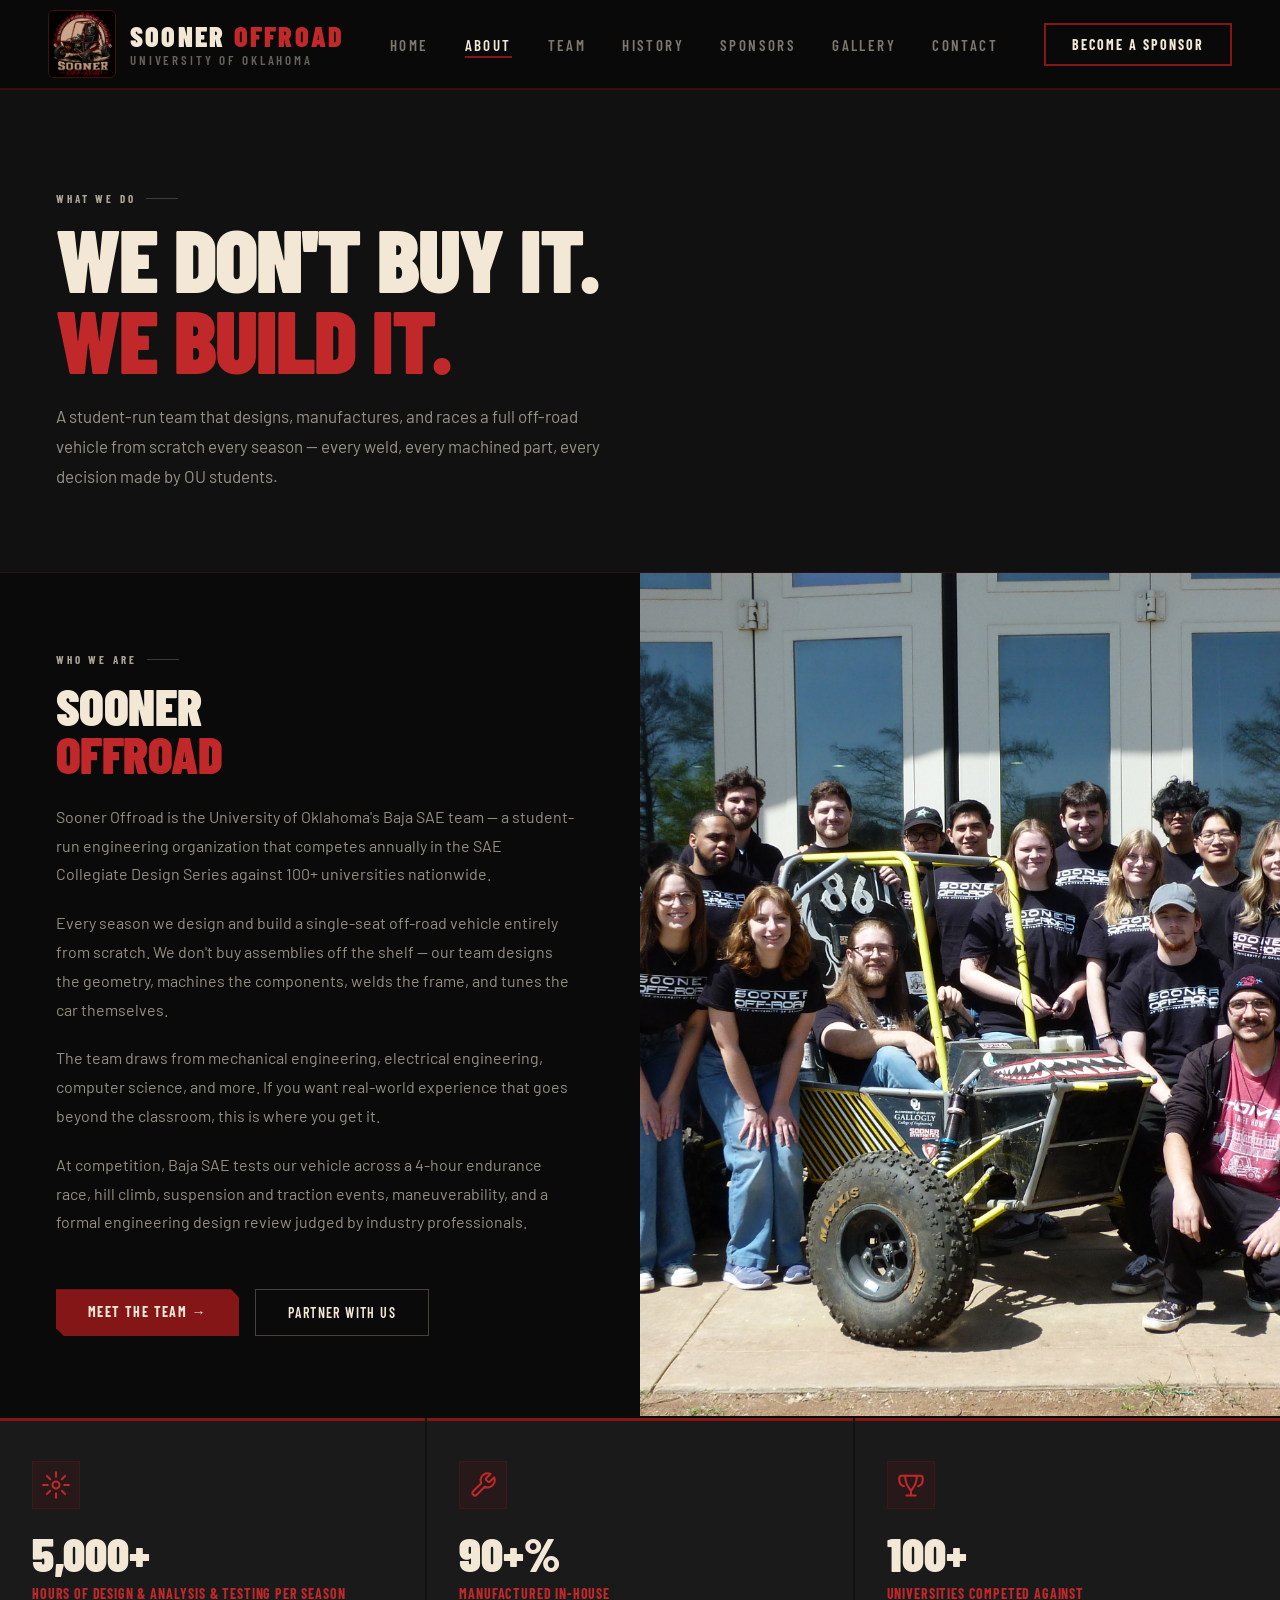
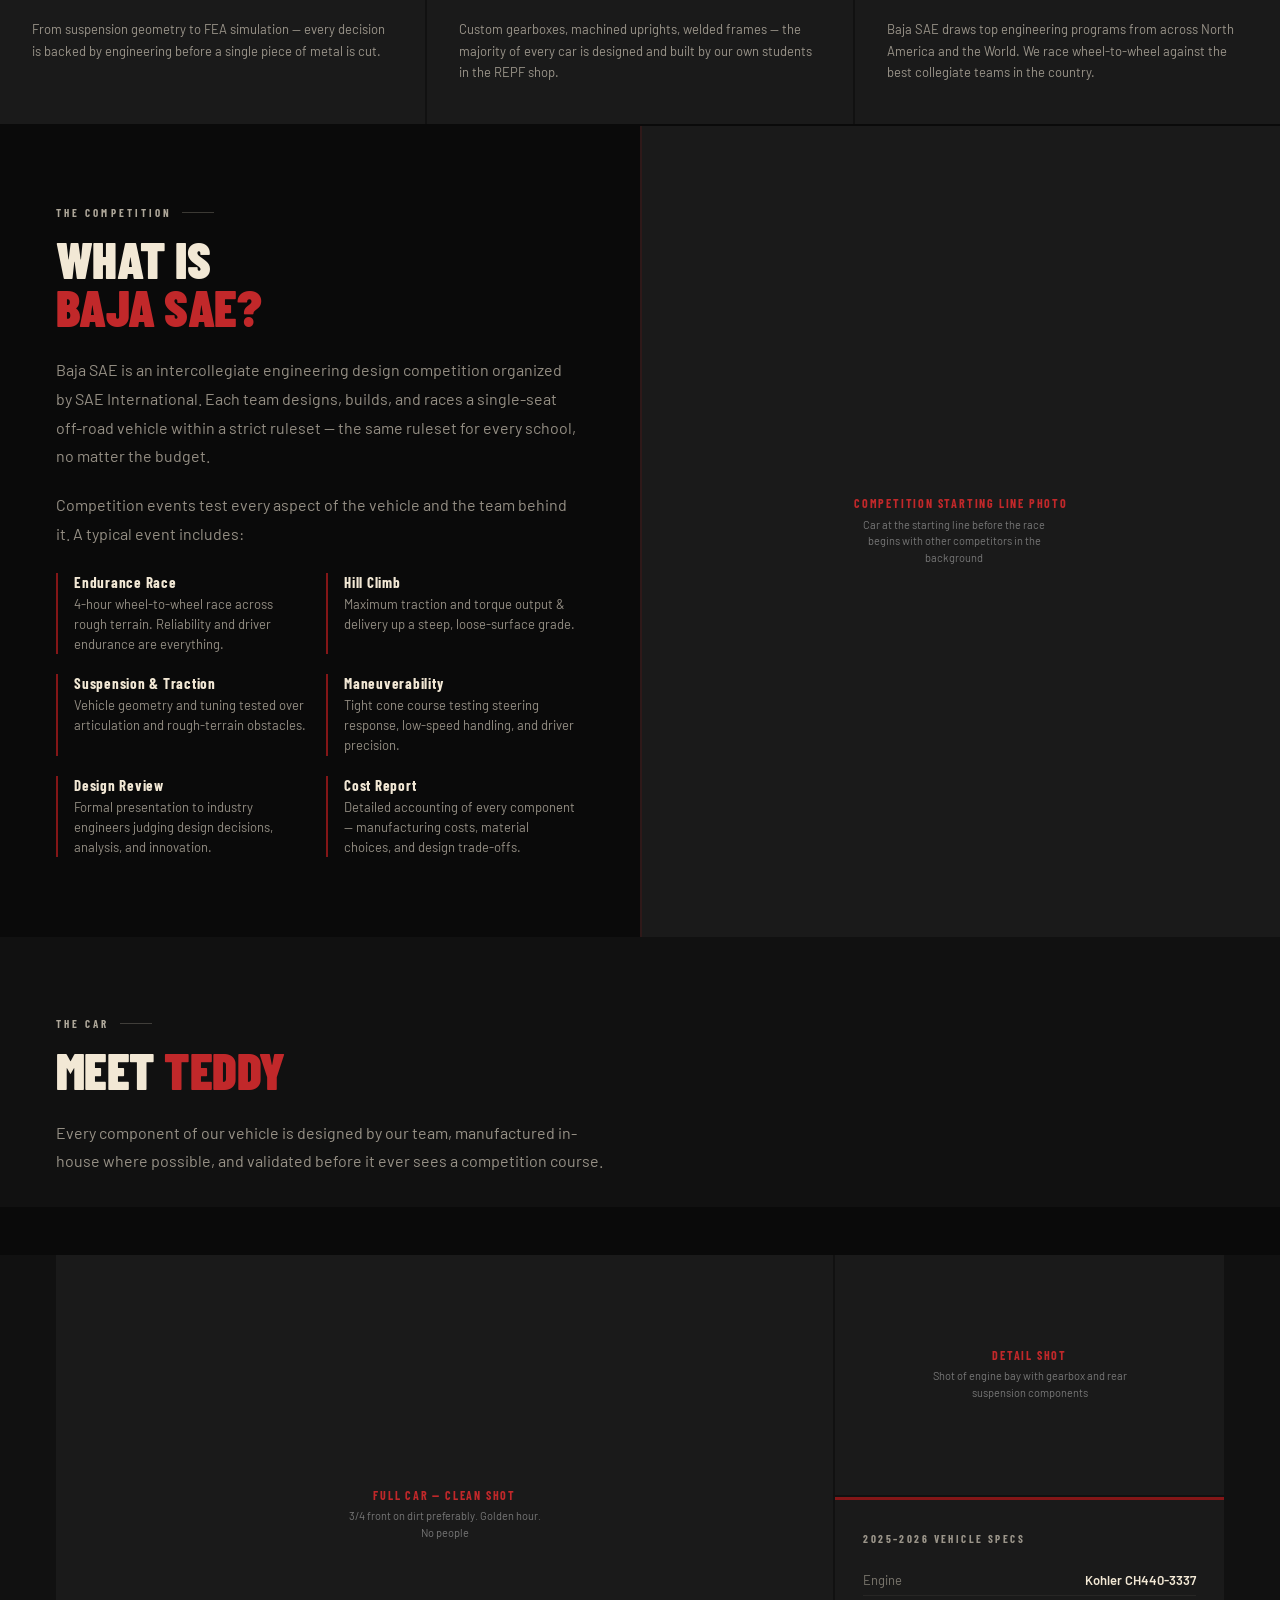
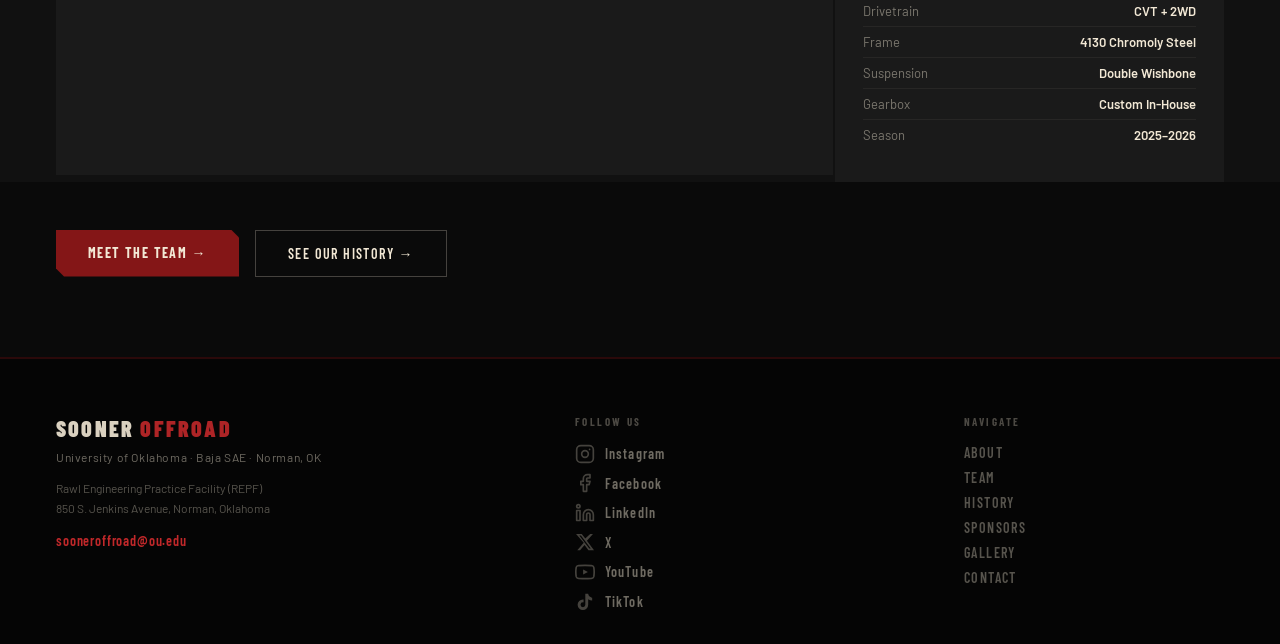
==== about.html @ b4e0f3ee "initial commit" ====
<!DOCTYPE html>
<html lang="en">
<head>
  <meta charset="UTF-8">
  <meta name="viewport" content="width=device-width, initial-scale=1.0">
  <link rel="icon" type="image/x-icon" href="favicon.ico">
  <title>About | Sooner Offroad</title>
  <link rel="preconnect" href="https://fonts.googleapis.com">
  <link href="https://fonts.googleapis.com/css2?family=Barlow+Condensed:wght@400;600;700;900&family=Barlow:wght@400;500;600&display=swap" rel="stylesheet">
  <link rel="stylesheet" href="css/style.css">
</head>
<body>

  <nav id="navbar">
    <a class="nav-logo" href="index.html">
      <img src="images/logo.png" alt="Sooner Offroad" class="nav-logo-img">
      <div class="nav-logo-stack">
        <span class="line1">SOONER <span style="color:var(--crimson-light)">OFFROAD</span></span>
        <span class="line2">University of Oklahoma</span>
      </div>
    </a>
    <ul class="nav-links">
      <li><a href="index.html">Home</a></li>
      <li><a href="about.html" class="active">About</a></li>
      <li><a href="team.html">Team</a></li>
      <li><a href="history.html">History</a></li>
      <li><a href="sponsors.html">Sponsors</a></li>
      <li><a href="gallery.html">Gallery</a></li>
      <li><a href="contact.html">Contact</a></li>
    </ul>
    <a class="nav-cta" href="sponsors.html">Become a Sponsor</a>
    <button class="nav-hamburger" id="hamburger">&#9776;</button>
  </nav>

  <div class="nav-drawer" id="navDrawer">
    <a href="index.html">Home</a>
    <a href="about.html">About</a>
    <a href="team.html">Team</a>
    <a href="history.html">History</a>
    <a href="sponsors.html">Sponsors</a>
    <a href="gallery.html">Gallery</a>
    <a href="contact.html">Contact</a>
  </div>

  <!-- PAGE HERO -->
  <div class="page-hero">
    <div class="section-eyebrow">What We Do</div>
    <h1>WE DON'T BUY IT.<br><em>WE BUILD IT.</em></h1>
    <p>A student-run team that designs, manufactures, and races a full off-road vehicle from scratch every season — every weld, every machined part, every decision made by OU students.</p>
  </div>

  <!-- WHO WE ARE — split layout -->
  <div class="about-intro">
    <div class="about-text-block">
      <div class="section-eyebrow">Who We Are</div>
      <h2 class="section-h">SOONER<br><em>OFFROAD</em></h2>
      <p>Sooner Offroad is the University of Oklahoma's Baja SAE team — a student-run engineering organization that competes annually in the SAE Collegiate Design Series against 100+ universities nationwide.</p>
      <p>Every season we design and build a single-seat off-road vehicle entirely from scratch. We don't buy assemblies off the shelf — our team designs the geometry, machines the components, welds the frame, and tunes the car themselves.</p>
      <p>The team draws from mechanical engineering, electrical engineering, computer science, and more. If you want real-world experience that goes beyond the classroom, this is where you get it.</p>
      <p>At competition, Baja SAE tests our vehicle across a 4-hour endurance race, hill climb, suspension and traction events, maneuverability, and a formal engineering design review judged by industry professionals.</p>
      <div style="margin-top:2rem; display:flex; gap:1rem; flex-wrap:wrap;">
        <a class="btn-fill" href="team.html">Meet the Team →</a>
        <a class="btn-ghost" href="sponsors.html">Partner With Us</a>
      </div>
    </div>
    <div class="about-photo-block">
      <img src="images/hero/Team_Photo_Offroad.jpg" alt="Sooner Offroad team">
    </div>
  </div>

  <!-- WHAT WE DO — 3 stat cards -->
  <div class="about-stats">
    <div class="about-stat-card">
      <div class="about-stat-icon">
        <svg width="28" height="28" viewBox="0 0 24 24" fill="none" stroke="currentColor" stroke-width="1.75" stroke-linecap="round" stroke-linejoin="round">
          <circle cx="12" cy="12" r="3"/>
          <path d="M12 1v4M12 19v4M4.22 4.22l2.83 2.83M16.95 16.95l2.83 2.83M1 12h4M19 12h4M4.22 19.78l2.83-2.83M16.95 7.05l2.83-2.83"/>
        </svg>
      </div>
      <div class="about-stat-num">5,000+</div>
      <div class="about-stat-label">Hours of Design &amp; Analysis &amp; Testing Per Season</div>
      <div class="about-stat-desc">From suspension geometry to FEA simulation — every decision is backed by engineering before a single piece of metal is cut.</div>
    </div>
    <div class="about-stat-card">
      <div class="about-stat-icon">
        <svg width="28" height="28" viewBox="0 0 24 24" fill="none" stroke="currentColor" stroke-width="1.75" stroke-linecap="round" stroke-linejoin="round">
          <path d="M14.7 6.3a1 1 0 0 0 0 1.4l1.6 1.6a1 1 0 0 0 1.4 0l3.77-3.77a6 6 0 0 1-7.94 7.94l-6.91 6.91a2.12 2.12 0 0 1-3-3l6.91-6.91a6 6 0 0 1 7.94-7.94l-3.76 3.76z"/>
        </svg>
      </div>
      <div class="about-stat-num">90+%</div>
      <div class="about-stat-label">Manufactured In-House</div>
      <div class="about-stat-desc">Custom gearboxes, machined uprights, welded frames — the majority of every car is designed and built by our own students in the REPF shop.</div>
    </div>
    <div class="about-stat-card">
      <div class="about-stat-icon">
        <svg width="28" height="28" viewBox="0 0 24 24" fill="none" stroke="currentColor" stroke-width="1.75" stroke-linecap="round" stroke-linejoin="round">
          <path d="M8 21h8M12 17v4"/>
          <path d="M7 4H4a2 2 0 0 0-2 2v2c0 2.5 1.5 4.5 4 5"/>
          <path d="M17 4h3a2 2 0 0 1 2 2v2c0 2.5-1.5 4.5-4 5"/>
          <path d="M7 4c0 6 2 9 5 13 3-4 5-7 5-13H7z"/>
        </svg>
      </div>
      <div class="about-stat-num">100+</div>
      <div class="about-stat-label">Universities Competed Against</div>
      <div class="about-stat-desc">Baja SAE draws top engineering programs from across North America and the World. We race wheel-to-wheel against the best collegiate teams in the country.</div>
    </div>
  </div>

  <!-- WHAT IS BAJA SAE -->
  <div class="about-baja">
    <div class="about-baja-text">
      <div class="section-eyebrow">The Competition</div>
      <h2 class="section-h">WHAT IS<br><em>BAJA SAE?</em></h2>
      <p>Baja SAE is an intercollegiate engineering design competition organized by SAE International. Each team designs, builds, and races a single-seat off-road vehicle within a strict ruleset — the same ruleset for every school, no matter the budget.</p>
      <p>Competition events test every aspect of the vehicle and the team behind it. A typical event includes:</p>
      <div class="baja-events">
        <div class="baja-event">
          <div class="baja-event-name">Endurance Race</div>
          <div class="baja-event-desc">4-hour wheel-to-wheel race across rough terrain. Reliability and driver endurance are everything.</div>
        </div>
        <div class="baja-event">
          <div class="baja-event-name">Hill Climb</div>
          <div class="baja-event-desc">Maximum traction and torque output & delivery up a steep, loose-surface grade.</div>
        </div>
        <div class="baja-event">
          <div class="baja-event-name">Suspension &amp; Traction</div>
          <div class="baja-event-desc">Vehicle geometry and tuning tested over articulation and rough-terrain obstacles.</div>
        </div>
        <div class="baja-event">
          <div class="baja-event-name">Maneuverability</div>
          <div class="baja-event-desc">Tight cone course testing steering response, low-speed handling, and driver precision.</div>
        </div>
        <div class="baja-event">
          <div class="baja-event-name">Design Review</div>
          <div class="baja-event-desc">Formal presentation to industry engineers judging design decisions, analysis, and innovation.</div>
        </div>
        <div class="baja-event">
          <div class="baja-event-name">Cost Report</div>
          <div class="baja-event-desc">Detailed accounting of every component — manufacturing costs, material choices, and design trade-offs.</div>
        </div>
      </div>
    </div>
    <div class="about-baja-photo">
      <!-- <img src="images/hero/Teddy_Downhill_Action.JPG" alt="Baja SAE competition"> -->
      <div class="photo-slot">
        <div class="photo-slot-inner">
          <div class="photo-slot-label">Competition Starting Line Photo</div>
          <div class="photo-slot-hint">Car at the starting line before the race begins with other competitors in the background</div>
        </div>
      </div>
    </div>
  </div>

  <!-- THE CAR -->
  <div class="about-car-header">
    <div class="section-eyebrow">The Car</div>
    <h2 class="section-h">MEET <em>TEDDY</em></h2>
    <p>Every component of our vehicle is designed by our team, manufactured in-house where possible, and validated before it ever sees a competition course.</p>
  </div>

  <div class="vehicle-layout">
    <div class="vehicle-hero-photo">
      <!-- <img src="images/car/car-hero.jpg" alt="Sooner Offroad vehicle"> -->
      <div class="photo-slot">
        <div class="photo-slot-inner">
          <div class="photo-slot-label">Full Car — Clean Shot</div>
          <div class="photo-slot-hint">3/4 front on dirt preferably. Golden hour. No people</div>
        </div>
      </div>
    </div>
    <div class="vehicle-side">
      <div class="vehicle-detail-photo">
        <!-- <img src="images/gallery/Hub_Static_machine.jpg" alt="Machined hub detail"> -->
        <div class="photo-slot">
          <div class="photo-slot-inner">
            <div class="photo-slot-label">Detail Shot</div>
            <div class="photo-slot-hint">Shot of engine bay with gearbox and rear suspension components</div>
          </div>
        </div>
      </div>
      <div class="vehicle-specs">
        <div class="spec-title">2025–2026 Vehicle Specs</div>
        <div class="spec-row"><span class="spec-key">Engine</span><span class="spec-val">Kohler CH440-3337</span></div>
        <div class="spec-row"><span class="spec-key">Drivetrain</span><span class="spec-val">CVT + 2WD</span></div>
        <div class="spec-row"><span class="spec-key">Frame</span><span class="spec-val">4130 Chromoly Steel</span></div>
        <div class="spec-row"><span class="spec-key">Suspension</span><span class="spec-val">Double Wishbone</span></div>
        <div class="spec-row"><span class="spec-key">Gearbox</span><span class="spec-val">Custom In-House</span></div>
        <div class="spec-row"><span class="spec-key">Season</span><span class="spec-val">2025–2026</span></div>
      </div>
    </div>
  </div>

  <div style="padding: 3rem 3.5rem 5rem; display:flex; gap:1rem; flex-wrap:wrap;">
    <a class="btn-fill" href="team.html">Meet the Team →</a>
    <a class="btn-ghost" href="history.html">See Our History →</a>
  </div>

  <!-- FOOTER -->
  <footer>
    <div class="footer-left">
      <div class="footer-logo">SOONER <span>OFFROAD</span></div>
      <div class="footer-tagline">University of Oklahoma · Baja SAE · Norman, OK</div>
      <div class="footer-address">
        Rawl Engineering Practice Facility (REPF)<br>
        850 S. Jenkins Avenue, Norman, Oklahoma
      </div>
      <a class="footer-email" href="mailto:sooneroffroad@ou.edu">sooneroffroad@ou.edu</a>
    </div>
    <div class="footer-middle">
      <div class="footer-social-label">Follow Us</div>
      <div class="footer-social">
        <a class="footer-social-link" href="https://www.instagram.com/sooneroffroad/" target="_blank" aria-label="Instagram">
          <svg width="20" height="20" viewBox="0 0 24 24" fill="none" stroke="currentColor" stroke-width="2" stroke-linecap="round" stroke-linejoin="round">
            <rect x="2" y="2" width="20" height="20" rx="5" ry="5"/>
            <circle cx="12" cy="12" r="4"/>
            <circle cx="17.5" cy="6.5" r="1" fill="currentColor" stroke="none"/>
          </svg>
          Instagram
        </a>
        <a class="footer-social-link" href="https://www.facebook.com/SoonerOffRoad" target="_blank" aria-label="Facebook">
          <svg width="20" height="20" viewBox="0 0 24 24" fill="none" stroke="currentColor" stroke-width="2" stroke-linecap="round" stroke-linejoin="round">
            <path d="M18 2h-3a5 5 0 0 0-5 5v3H7v4h3v8h4v-8h3l1-4h-4V7a1 1 0 0 1 1-1h3z"/>
          </svg>
          Facebook
        </a>
        <a class="footer-social-link" href="https://www.linkedin.com/company/sooner-off-road/" target="_blank" aria-label="LinkedIn">
          <svg width="20" height="20" viewBox="0 0 24 24" fill="none" stroke="currentColor" stroke-width="2" stroke-linecap="round" stroke-linejoin="round">
            <path d="M16 8a6 6 0 0 1 6 6v7h-4v-7a2 2 0 0 0-2-2 2 2 0 0 0-2 2v7h-4v-7a6 6 0 0 1 6-6z"/>
            <rect x="2" y="9" width="4" height="12"/>
            <circle cx="4" cy="4" r="2"/>
          </svg>
          LinkedIn
        </a>
        <a class="footer-social-link" href="https://x.com/SoonerOffroad" target="_blank" aria-label="X / Twitter">
          <svg width="20" height="20" viewBox="0 0 24 24" fill="currentColor" stroke="none">
            <path d="M18.244 2.25h3.308l-7.227 8.26 8.502 11.24H16.17l-4.714-6.231-5.401 6.231H2.747l7.73-8.835L1.254 2.25H8.08l4.253 5.622 5.911-5.622zm-1.161 17.52h1.833L7.084 4.126H5.117z"/>
          </svg>
          X
        </a>
        <a class="footer-social-link" href="https://www.youtube.com/@sooneroff-road1823" target="_blank" aria-label="YouTube">
          <svg width="20" height="20" viewBox="0 0 24 24" fill="none" stroke="currentColor" stroke-width="2" stroke-linecap="round" stroke-linejoin="round">
            <path d="M22.54 6.42a2.78 2.78 0 0 0-1.95-1.96C18.88 4 12 4 12 4s-6.88 0-8.59.46A2.78 2.78 0 0 0 1.46 6.42 29 29 0 0 0 1 12a29 29 0 0 0 .46 5.58 2.78 2.78 0 0 0 1.95 1.95C5.12 20 12 20 12 20s6.88 0 8.59-.47a2.78 2.78 0 0 0 1.95-1.95A29 29 0 0 0 23 12a29 29 0 0 0-.46-5.58z"/>
            <polygon points="9.75 15.02 15.5 12 9.75 8.98 9.75 15.02" fill="currentColor" stroke="none"/>
          </svg>
          YouTube
        </a>
        <a class="footer-social-link" href="https://www.tiktok.com/@sooneroffroad" target="_blank" aria-label="TikTok">
          <svg width="20" height="20" viewBox="0 0 24 24" fill="currentColor" stroke="none">
            <path d="M19.59 6.69a4.83 4.83 0 0 1-3.77-4.25V2h-3.45v13.67a2.89 2.89 0 0 1-2.88 2.5 2.89 2.89 0 0 1-2.89-2.89 2.89 2.89 0 0 1 2.89-2.89c.28 0 .54.04.79.1V9.01a6.33 6.33 0 0 0-.79-.05 6.34 6.34 0 0 0-6.34 6.34 6.34 6.34 0 0 0 6.34 6.34 6.34 6.34 0 0 0 6.33-6.34V8.69a8.18 8.18 0 0 0 4.78 1.52V6.75a4.85 4.85 0 0 1-1.01-.06z"/>
          </svg>
          TikTok
        </a>
      </div>
    </div>
    <div class="footer-right">
      <div class="footer-nav-label">Navigate</div>
      <nav class="footer-nav">
        <a href="about.html">About</a>
        <a href="team.html">Team</a>
        <a href="history.html">History</a>
        <a href="sponsors.html">Sponsors</a>
        <a href="gallery.html">Gallery</a>
        <a href="contact.html">Contact</a>
      </nav>
    </div>
  </footer>

  <script src="js/main.js"></script>
</body>
</html>
---- css/style.css ----
/* ============================================
   RESET & VARIABLES
   ============================================ */
*, *::before, *::after {
  box-sizing: border-box;
  margin: 0;
  padding: 0;
}

:root {
  --crimson: #841617;
  --crimson-dark: #5a0f10;
  --crimson-light: #c1282a;
  --gold: #c8973a;
  --gold-light: #e8b558;
  --cream: #f2e8d5;
  --cream-dim: rgba(242, 232, 213, 0.6);
  --dark: #0a0a0a;
  --dark-2: #111111;
  --dark-3: #1a1a1a;
  --dark-4: #222222;
  --muted: #444;
  --muted2: #777;
  --text: #f2e8d5;
  --text2: rgba(242, 232, 213, 0.6);
}

html {
  scroll-behavior: smooth;
}

body {
  font-family: 'Barlow', sans-serif;
  background: var(--dark);
  color: var(--text);
  overflow-x: hidden;
}

img {
  max-width: 100%;
  display: block;
}

/* ============================================
   PHOTO PLACEHOLDERS
   ============================================ */
.photo-slot {
  background: var(--dark-3);
  display: flex;
  flex-direction: column;
  align-items: center;
  justify-content: center;
  width: 100%;
  height: 100%;
  border: 1.5px dashed rgba(132, 22, 23, 0.3);
  position: relative;
  overflow: hidden;
  min-height: 200px;
}

.photo-slot-inner {
  text-align: center;
  padding: 1.5rem;
  z-index: 1;
}

.photo-slot-icon {
  font-size: 28px;
  margin-bottom: 0.75rem;
  opacity: 0.35;
}

.photo-slot-label {
  font-family: 'Barlow Condensed', sans-serif;
  font-weight: 700;
  font-size: 12px;
  letter-spacing: 0.15em;
  text-transform: uppercase;
  color: var(--crimson-light);
  margin-bottom: 0.4rem;
}

.photo-slot-hint {
  font-size: 11px;
  color: var(--muted2);
  line-height: 1.5;
  max-width: 200px;
}

/* ============================================
   SHARED TYPOGRAPHY
   ============================================ */
.section-eyebrow {
  font-family: 'Barlow Condensed', sans-serif;
  font-size: 11px;
  font-weight: 700;
  letter-spacing: 0.28em;
  text-transform: uppercase;
  color: var(--cream);
  display: flex;
  align-items: center;
  gap: 10px;
  margin-bottom: 1rem;
  opacity: 0.7;
}

.section-eyebrow::after {
  content: '';
  flex: 0 0 32px;
  height: 1px;
  background: var(--cream);
  opacity: 0.3;
}

.section-h {
  font-family: 'Barlow Condensed', sans-serif;
  font-weight: 900;
  font-size: clamp(36px, 4vw, 56px);
  line-height: 0.95;
  letter-spacing: -0.01em;
  margin-bottom: 1.5rem;
  color: var(--cream);
}

.section-h em {
  color: var(--crimson-light);
  font-style: normal;
}

.page-hero {
  padding: 12rem 3.5rem 5rem;
  background: var(--dark-2);
  border-bottom: 1px solid rgba(132, 22, 23, 0.25);
}

.page-hero .section-eyebrow {
  margin-bottom: 0.75rem;
}

.page-hero h1 {
  font-family: 'Barlow Condensed', sans-serif;
  font-weight: 900;
  font-size: clamp(52px, 7vw, 96px);
  line-height: 0.9;
  letter-spacing: -0.02em;
  color: var(--cream);
}

.page-hero h1 em {
  color: var(--crimson-light);
  font-style: normal;
}

.page-hero p {
  font-size: 17px;
  color: var(--text2);
  line-height: 1.75;
  max-width: 560px;
  margin-top: 1.5rem;
}

/* ============================================
   BUTTONS
   ============================================ */
.btn-fill {
  font-family: 'Barlow Condensed', sans-serif;
  font-size: 14px;
  font-weight: 700;
  letter-spacing: 0.1em;
  text-transform: uppercase;
  text-decoration: none;
  padding: 14px 32px;
  background: var(--crimson);
  color: var(--cream);
  border: none;
  cursor: pointer;
  display: inline-block;
  -webkit-clip-path: polygon(0 0, calc(100% - 8px) 0, 100% 8px, 100% 100%, 8px 100%, 0 calc(100% - 8px));
  clip-path: polygon(0 0, calc(100% - 8px) 0, 100% 8px, 100% 100%, 8px 100%, 0 calc(100% - 8px));
  transition: background 0.2s;
}

.btn-fill:hover {
  background: var(--crimson-light);
}

.btn-ghost {
  font-family: 'Barlow Condensed', sans-serif;
  font-size: 14px;
  font-weight: 600;
  letter-spacing: 0.1em;
  text-transform: uppercase;
  text-decoration: none;
  padding: 14px 32px;
  color: var(--cream);
  border: 1px solid rgba(242, 232, 213, 0.25);
  display: inline-block;
  transition: border-color 0.2s, background 0.2s;
}

.btn-ghost:hover {
  border-color: var(--cream);
  background: rgba(242, 232, 213, 0.05);
}

/* ============================================
   NAV
   ============================================ */
#navbar {
  position: fixed;
  top: 0; left: 0; right: 0;
  z-index: 100;
  display: flex;
  align-items: center;
  justify-content: space-between;
  padding: 0 3rem;
  height: 90px;
  background: rgba(10, 10, 10, 0.98);
  -webkit-backdrop-filter: blur(12px);
  backdrop-filter: blur(12px);
  border-bottom: 2px solid rgba(132, 22, 23, 0.4);
}

.nav-logo {
  text-decoration: none;
  display: flex;
  align-items: center;
  gap: 14px;
  flex-shrink: 0;
}

.nav-logo-img {
  height: 68px;
  width: 68px;
  object-fit: cover;
  object-position: top center;
  display: block;
  border-radius: 6px;
  flex-shrink: 0;
  border: 1px solid rgba(132, 22, 23, 0.5);
}

.nav-logo-stack {
  display: flex;
  flex-direction: column;
  line-height: 1;
  gap: 4px;
}

.nav-logo-stack .line1 {
  font-family: 'Barlow Condensed', sans-serif;
  font-weight: 900;
  font-size: 28px;
  letter-spacing: 0.08em;
  color: var(--cream);
}

.nav-logo-stack .line1 span {
  color: var(--crimson-light);
}

.nav-logo-stack .line2 {
  font-family: 'Barlow Condensed', sans-serif;
  font-weight: 600;
  font-size: 13px;
  letter-spacing: 0.22em;
  text-transform: uppercase;
  color: rgba(242, 232, 213, 0.4);
}

.nav-links {
  display: flex;
  gap: 2.25rem;
  list-style: none;
}

.nav-links a {
  font-family: 'Barlow Condensed', sans-serif;
  font-size: 15px;
  font-weight: 600;
  letter-spacing: 0.16em;
  text-transform: uppercase;
  color: rgba(242, 232, 213, 0.5);
  text-decoration: none;
  transition: color 0.2s;
  padding-bottom: 2px;
}

.nav-links a:hover {
  color: var(--cream);
}

.nav-links a.active {
  color: var(--cream);
  border-bottom: 2px solid var(--crimson);
}

.nav-cta {
  font-family: 'Barlow Condensed', sans-serif;
  font-size: 14px;
  font-weight: 700;
  letter-spacing: 0.14em;
  text-transform: uppercase;
  text-decoration: none;
  padding: 11px 26px;
  border: 2px solid var(--crimson);
  color: var(--cream);
  transition: all 0.2s;
  flex-shrink: 0;
}

.nav-cta:hover {
  background: var(--crimson);
  color: var(--cream);
}

.nav-hamburger {
  display: none;
  background: none;
  border: none;
  color: var(--cream);
  font-size: 26px;
  cursor: pointer;
}

/* Mobile nav drawer */
.nav-drawer {
  display: none;
  position: fixed;
  top: 90px; left: 0; right: 0;
  background: var(--dark-2);
  border-bottom: 1px solid rgba(132, 22, 23, 0.3);
  padding: 1.5rem;
  z-index: 99;
  flex-direction: column;
  gap: 0;
}

.nav-drawer.open {
  display: flex;
}

.nav-drawer a {
  font-family: 'Barlow Condensed', sans-serif;
  font-size: 16px;
  font-weight: 600;
  letter-spacing: 0.14em;
  text-transform: uppercase;
  color: var(--text2);
  text-decoration: none;
  padding: 0.75rem 0;
  border-bottom: 1px solid rgba(242, 232, 213, 0.06);
}

.nav-drawer a:hover {
  color: var(--cream);
}

/* ============================================
   TICKER
   ============================================ */
.ticker {
  background: var(--crimson);
  padding: 9px 0;
  overflow: hidden;
  display: flex;
  white-space: nowrap;
}

.ticker-inner {
  display: inline-flex;
  animation: ticker-scroll 24s linear infinite;
  will-change: transform;
}

.ticker-item {
  font-family: 'Barlow Condensed', sans-serif;
  font-weight: 700;
  font-size: 12px;
  letter-spacing: 0.2em;
  text-transform: uppercase;
  color: var(--cream);
  padding: 0 2.5rem;
  display: flex;
  align-items: center;
  gap: 1rem;
}

.ticker-item::after {
  content: '✦';
  color: rgba(242, 232, 213, 0.35);
  font-size: 7px;
}

@keyframes ticker-scroll {
  from { transform: translateX(0); }
  to   { transform: translateX(-50%); }
}

/* ============================================
   HOME HERO
   ============================================ */
.hero {
  display: grid;
  grid-template-columns: 1fr 1fr;
  height: 100vh;
  min-height: 600px;
  padding-top: 0;
  position: relative;
  z-index: 1;
}

.hero-photo {
  height: 100%;
  overflow: hidden;
}

.hero-photo .photo-slot {
  height: 100%;
  border: none;
  min-height: unset;
}

.hero-photo img {
  width: 100%;
  height: 100%;
  object-fit: cover;
  object-position: center;
}

.hero-content {
  display: flex;
  flex-direction: column;
  justify-content: center;
  padding: 4rem 4rem 4rem 3.5rem;
  background: var(--dark);
  position: relative;
}

.hero-content::before {
  content: '';
  position: absolute;
  left: 0; top: 10%; bottom: 10%;
  width: 3px;
  background: var(--crimson);
}

.eyebrow {
  font-family: 'Barlow Condensed', sans-serif;
  font-size: 11px;
  font-weight: 700;
  letter-spacing: 0.28em;
  text-transform: uppercase;
  color: var(--cream);
  opacity: 0.6;
  display: flex;
  align-items: center;
  gap: 10px;
  margin-bottom: 1.25rem;
}

.eyebrow::before {
  content: '';
  width: 28px;
  height: 1.5px;
  background: var(--crimson);
}

.hero h1 {
  font-family: 'Barlow Condensed', sans-serif;
  font-weight: 900;
  font-size: clamp(52px, 6vw, 88px);
  line-height: 0.9;
  letter-spacing: -0.02em;
  margin-bottom: 1.75rem;
  color: var(--cream);
}

.hero h1 em {
  color: var(--crimson-light);
  font-style: normal;
  display: block;
}

.hero-sub {
  font-size: 16px;
  color: var(--text2);
  line-height: 1.75;
  max-width: 420px;
  margin-bottom: 2.5rem;
  border-left: 2px solid rgba(132, 22, 23, 0.5);
  padding-left: 1.25rem;
}

.hero-actions {
  display: flex;
  gap: 1rem;
  flex-wrap: wrap;
}

.hero-stats {
  display: flex;
  gap: 2.5rem;
  margin-top: 3rem;
  padding-top: 2rem;
  border-top: 1px solid rgba(242, 232, 213, 0.08);
}

.hstat-num {
  font-family: 'Barlow Condensed', sans-serif;
  font-weight: 900;
  font-size: 32px;
  color: var(--cream);
  line-height: 1;
}

.hstat-label {
  font-size: 10px;
  color: rgba(242, 232, 213, 0.4);
  letter-spacing: 0.12em;
  text-transform: uppercase;
  margin-top: 4px;
}

/* Home preview cards */
.home-previews {
  display: grid;
  grid-template-columns: repeat(3, 1fr);
  gap: 2px;
  background: var(--dark-2);
}

.preview-card {
  background: var(--dark-3);
  padding: 2.5rem 2rem;
  text-decoration: none;
  color: var(--text);
  display: flex;
  flex-direction: column;
  gap: 0.75rem;
  border-bottom: 3px solid transparent;
  transition: border-color 0.2s, background 0.2s;
}

.preview-card:hover {
  background: var(--dark-4);
  border-bottom-color: var(--crimson);
}

.preview-card-icon {
  width: 52px;
  height: 52px;
  background: rgba(132, 22, 23, 0.12);
  border: 1px solid rgba(132, 22, 23, 0.25);
  display: flex;
  align-items: center;
  justify-content: center;
  color: var(--crimson-light);
  margin-bottom: 1.25rem;
  flex-shrink: 0;
  transition: background 0.2s;
}

.preview-card:hover .preview-card-icon {
  background: rgba(132, 22, 23, 0.22);
}

.preview-card-label {
  font-family: 'Barlow Condensed', sans-serif;
  font-size: 11px;
  font-weight: 700;
  letter-spacing: 0.2em;
  text-transform: uppercase;
  color: rgba(242, 232, 213, 0.4);
}

.preview-card-title {
  font-family: 'Barlow Condensed', sans-serif;
  font-weight: 900;
  font-size: 24px;
  line-height: 1.1;
  color: var(--cream);
}

.preview-card-desc {
  font-size: 14px;
  color: var(--text2);
  line-height: 1.6;
}

.preview-card-arrow {
  font-family: 'Barlow Condensed', sans-serif;
  font-size: 13px;
  font-weight: 700;
  letter-spacing: 0.1em;
  text-transform: uppercase;
  color: var(--crimson-light);
  margin-top: auto;
  padding-top: 1rem;
}

/* ============================================
   ABOUT PAGE
   ============================================ */
.about-intro {
  display: grid;
  grid-template-columns: 1fr 1fr;
}

.about-text-block {
  padding: 5rem 4rem 5rem 3.5rem;
  display: flex;
  flex-direction: column;
  justify-content: center;
  background: var(--dark);
}

.about-text-block p {
  font-size: 16px;
  line-height: 1.8;
  color: var(--text2);
  margin-bottom: 1.25rem;
}

.about-photo-block {
  min-height: 480px;
}

.about-photo-block .photo-slot {
  height: 100%;
  border: none;
  border-left: 2px solid rgba(132, 22, 23, 0.2);
  min-height: 480px;
}

.about-photo-block img {
  width: 100%;
  height: 100%;
  object-fit: cover;
}

.about-process {
  display: grid;
  grid-template-columns: repeat(3, 1fr);
  gap: 2px;
  margin-top: 2px;
}

.process-card {
  position: relative;
  overflow: hidden;
}

.process-card .photo-slot {
  height: 280px;
  border: none;
  min-height: unset;
}

.process-card img {
  width: 100%;
  height: 280px;
  object-fit: cover;
}

.process-label {
  position: absolute;
  bottom: 0; left: 0; right: 0;
  background: linear-gradient(to top, rgba(10,10,10,0.95) 0%, transparent 100%);
  padding: 2rem 1.5rem 1.25rem;
  font-family: 'Barlow Condensed', sans-serif;
  font-weight: 700;
  font-size: 16px;
  letter-spacing: 0.06em;
  text-transform: uppercase;
  color: var(--cream);
  pointer-events: none;
}

.process-num {
  font-family: 'Barlow Condensed', sans-serif;
  font-weight: 900;
  font-size: 42px;
  color: rgba(132, 22, 23, 0.25);
  line-height: 1;
  margin-bottom: 0.25rem;
}

/* Vehicle section */
.vehicle-layout {
  display: grid;
  grid-template-columns: 2fr 1fr;
  gap: 2px;
  margin-top: 3rem;
  padding: 0 3.5rem;
}

.vehicle-hero-photo .photo-slot {
  height: 520px;
  border: none;
  min-height: unset;
}

.vehicle-hero-photo img {
  width: 100%;
  height: 520px;
  object-fit: cover;
}

.vehicle-side {
  display: flex;
  flex-direction: column;
  gap: 2px;
}

.vehicle-detail-photo .photo-slot {
  height: 240px;
  border: none;
  min-height: unset;
}

.vehicle-detail-photo img {
  width: 100%;
  height: 240px;
  object-fit: cover;
}

.vehicle-specs {
  background: var(--dark-3);
  padding: 2rem 1.75rem;
  border-top: 3px solid var(--crimson);
  flex: 1;
}

.spec-title {
  font-family: 'Barlow Condensed', sans-serif;
  font-weight: 700;
  font-size: 11px;
  letter-spacing: 0.22em;
  text-transform: uppercase;
  color: var(--cream);
  opacity: 0.6;
  margin-bottom: 1.25rem;
}

.spec-row {
  display: flex;
  justify-content: space-between;
  align-items: baseline;
  padding: 7px 0;
  border-bottom: 1px solid rgba(242, 232, 213, 0.06);
  font-size: 13px;
}

.spec-row:last-child {
  border-bottom: none;
}

.spec-key {
  color: rgba(242, 232, 213, 0.45);
}

.spec-val {
  font-weight: 600;
  color: var(--cream);
}

/* ============================================
   TEAM PAGE
   ============================================ */
.team-grid {
  display: grid;
  grid-template-columns: repeat(4, 1fr);
  gap: 2px;
  padding: 0 3.5rem;
  margin-top: 3rem;
}

.team-card {
  background: var(--dark-2);
  overflow: hidden;
}

.team-card-photo .photo-slot {
  height: 220px;
  border: none;
  min-height: unset;
}

.team-card-photo img {
  width: 100%;
  height: 220px;
  object-fit: cover;
  object-position: top center;
}

.team-card-info {
  padding: 1.25rem 1.25rem 1.5rem;
}

.team-card-name {
  font-family: 'Barlow Condensed', sans-serif;
  font-weight: 700;
  font-size: 18px;
  letter-spacing: 0.04em;
  margin-bottom: 2px;
  color: var(--cream);
}

.team-card-role {
  font-size: 11px;
  font-weight: 600;
  letter-spacing: 0.12em;
  text-transform: uppercase;
  color: rgba(242, 232, 213, 0.5);
  margin-bottom: 0.75rem;
}

.team-card-desc {
  font-size: 13px;
  color: rgba(242, 232, 213, 0.5);
  line-height: 1.6;
}

.team-join-section {
  margin-top: 2px;
  background: var(--crimson-dark);
  padding: 5rem 3.5rem;
  display: grid;
  grid-template-columns: 1fr 1fr;
  gap: 4rem;
  align-items: center;
}

.team-join-section h2 {
  font-family: 'Barlow Condensed', sans-serif;
  font-weight: 900;
  font-size: clamp(36px, 4vw, 52px);
  line-height: 0.95;
  margin-bottom: 1rem;
  color: var(--cream);
}

.team-join-section p {
  font-size: 16px;
  color: rgba(242, 232, 213, 0.65);
  line-height: 1.75;
  margin-bottom: 2rem;
}

.join-steps {
  display: flex;
  flex-direction: column;
  gap: 1.5rem;
}

.join-step {
  display: flex;
  gap: 1.25rem;
  align-items: flex-start;
}

.join-step-num {
  font-family: 'Barlow Condensed', sans-serif;
  font-weight: 900;
  font-size: 32px;
  color: rgba(242, 232, 213, 0.15);
  line-height: 1;
  flex-shrink: 0;
  width: 36px;
}

.join-step-text strong {
  font-family: 'Barlow Condensed', sans-serif;
  font-size: 16px;
  font-weight: 700;
  letter-spacing: 0.04em;
  display: block;
  margin-bottom: 2px;
  color: var(--cream);
}

.join-step-text p {
  font-size: 14px;
  color: rgba(242, 232, 213, 0.55);
  line-height: 1.6;
  margin: 0;
}

/* ============================================
   HISTORY PAGE
   ============================================ */
.history-story {
  display: grid;
  grid-template-columns: 1fr 1fr;
  gap: 0;
  padding: 0 3.5rem;
  margin-top: 3rem;
}

.history-story-text {
  padding-right: 4rem;
}

.history-story-text p {
  font-size: 16px;
  color: var(--text2);
  line-height: 1.8;
  margin-bottom: 1.25rem;
}

.history-story-photo .photo-slot {
  height: 100%;
  min-height: 400px;
  border: none;
  border-left: 2px solid rgba(132, 22, 23, 0.2);
}

.history-story-photo img {
  width: 100%;
  height: 100%;
  min-height: 400px;
  object-fit: cover;
}

.results-timeline {
  padding: 5rem 3.5rem;
  background: var(--dark-2);
}

.timeline {
  margin-top: 3rem;
  display: flex;
  flex-direction: column;
  gap: 2px;
}

.timeline-entry {
  display: grid;
  grid-template-columns: 120px 1fr;
  background: var(--dark-3);
}

.timeline-year {
  background: var(--dark-4);
  padding: 2rem 1.5rem;
  display: flex;
  flex-direction: column;
  justify-content: center;
  border-right: 3px solid var(--crimson);
}

.timeline-year-num {
  font-family: 'Barlow Condensed', sans-serif;
  font-weight: 900;
  font-size: 28px;
  color: var(--cream);
  line-height: 1;
}

.timeline-year-label {
  font-size: 10px;
  letter-spacing: 0.12em;
  text-transform: uppercase;
  color: rgba(242, 232, 213, 0.35);
  margin-top: 3px;
}

.timeline-content {
  padding: 2rem;
  display: flex;
  justify-content: space-between;
  align-items: center;
  gap: 2rem;
}

.timeline-event {
  font-family: 'Barlow Condensed', sans-serif;
  font-weight: 700;
  font-size: 20px;
  margin-bottom: 0.5rem;
  color: var(--cream);
}

.timeline-detail {
  font-size: 14px;
  color: var(--text2);
  line-height: 1.6;
}

.timeline-result {
  text-align: right;
  flex-shrink: 0;
}

.timeline-result-num {
  font-family: 'Barlow Condensed', sans-serif;
  font-weight: 900;
  font-size: 40px;
  color: var(--cream);
  line-height: 1;
}

.timeline-result-label {
  font-size: 10px;
  letter-spacing: 0.12em;
  text-transform: uppercase;
  color: rgba(242, 232, 213, 0.35);
}

/* ============================================
   SPONSORS PAGE
   ============================================ */
.sponsor-tiers {
  display: grid;
  grid-template-columns: repeat(3, 1fr);
  gap: 2px;
  padding: 0 3.5rem;
  margin-top: 3rem;
}

.tier {
  background: var(--dark-2);
  padding: 2.5rem 2rem;
}

.tier.featured {
  background: rgba(132, 22, 23, 0.1);
  border: 1px solid rgba(132, 22, 23, 0.35);
}

.tier-badge {
  display: inline-block;
  font-family: 'Barlow Condensed', sans-serif;
  font-size: 10px;
  font-weight: 700;
  letter-spacing: 0.2em;
  text-transform: uppercase;
  padding: 3px 10px;
  margin-bottom: 1.25rem;
}

.t-bronze {
  background: rgba(160, 100, 50, 0.15);
  color: #c07040;
}

.t-gold {
  background: rgba(200, 151, 58, 0.15);
  color: var(--gold-light);
}

.t-platinum {
  background: rgba(200, 210, 240, 0.08);
  color: #aab0cc;
}

.tier-name {
  font-family: 'Barlow Condensed', sans-serif;
  font-weight: 900;
  font-size: 28px;
  letter-spacing: -0.01em;
  margin-bottom: 0.25rem;
  color: var(--cream);
}

.tier-price {
  font-size: 13px;
  color: rgba(242, 232, 213, 0.4);
  margin-bottom: 1.5rem;
}

.tier-perks {
  list-style: none;
  display: flex;
  flex-direction: column;
  gap: 8px;
  margin-bottom: 2rem;
}

.tier-perks li {
  font-size: 13px;
  color: var(--text2);
  display: flex;
  align-items: flex-start;
  gap: 8px;
  line-height: 1.5;
}

.tier-perks li::before {
  content: '—';
  color: var(--crimson-light);
  flex-shrink: 0;
}

.sponsor-current {
  padding: 5rem 3.5rem;
  background: var(--dark-2);
  margin-top: 2px;
}

.sponsor-current-label {
  font-family: 'Barlow Condensed', sans-serif;
  font-size: 11px;
  font-weight: 700;
  letter-spacing: 0.2em;
  text-transform: uppercase;
  color: rgba(242, 232, 213, 0.3);
  text-align: center;
  margin-bottom: 2rem;
}

.sponsor-logos {
  display: flex;
  flex-wrap: wrap;
  justify-content: center;
  border: 1px solid rgba(242, 232, 213, 0.05);
  margin-bottom: 3rem;
}

.slogo {
  padding: 2rem 3rem;
  border: 1px solid rgba(242, 232, 213, 0.04);
  font-family: 'Barlow Condensed', sans-serif;
  font-weight: 700;
  font-size: 18px;
  letter-spacing: 0.1em;
  color: rgba(242, 232, 213, 0.15);
  text-transform: uppercase;
  min-width: 160px;
  text-align: center;
}

.slogo.active {
  color: rgba(242, 232, 213, 0.5);
}

.sponsor-cta-banner {
  background: var(--dark-3);
  border-left: 3px solid var(--crimson);
  padding: 2.5rem 2rem;
  display: flex;
  align-items: center;
  justify-content: space-between;
  gap: 2rem;
}

.sponsor-cta-banner p {
  font-size: 16px;
  color: var(--text2);
  line-height: 1.6;
  max-width: 500px;
}

.sponsor-intro {
  max-width: 600px;
  margin-bottom: 1rem;
}

.sponsor-intro p {
  font-size: 16px;
  color: var(--text2);
  line-height: 1.75;
  margin-top: 1rem;
}

/* ============================================
   GALLERY PAGE
   ============================================ */
.gallery-grid {
  display: grid;
  grid-template-columns: repeat(3, 1fr);
  gap: 2px;
  padding: 0 3.5rem;
  margin-top: 3rem;
}

.gallery-item {
  position: relative;
  overflow: hidden;
}

.gallery-item .photo-slot {
  height: 280px;
  border: none;
  min-height: unset;
}

.gallery-item img {
  width: 100%;
  height: 280px;
  object-fit: cover;
  display: block;
  transition: transform 0.3s ease;
}

.gallery-item:hover img {
  transform: scale(1.03);
}

.gallery-item-label {
  position: absolute;
  bottom: 0; left: 0; right: 0;
  background: linear-gradient(to top, rgba(10,10,10,0.9) 0%, transparent 100%);
  padding: 1.5rem 1rem 0.75rem;
  font-family: 'Barlow Condensed', sans-serif;
  font-weight: 700;
  font-size: 14px;
  letter-spacing: 0.08em;
  text-transform: uppercase;
  color: var(--cream);
  pointer-events: none;
}

/* ============================================
   CONTACT PAGE
   ============================================ */
.contact-layout {
  display: grid;
  grid-template-columns: 1fr 1fr;
  gap: 6rem;
  padding: 5rem 3.5rem;
}

.contact-left p {
  font-size: 16px;
  color: var(--text2);
  line-height: 1.8;
  margin-bottom: 2rem;
}

.contact-channels {
  display: flex;
  flex-direction: column;
  gap: 1.5rem;
  margin-bottom: 2.5rem;
}

.channel {
  display: flex;
  align-items: center;
  gap: 1.25rem;
  padding: 1.25rem 1.5rem;
  background: var(--dark-3);
  border-left: 3px solid var(--crimson);
}

.channel-icon {
  font-size: 20px;
  flex-shrink: 0;
}

.channel-body {
  flex: 1;
}

.channel-title {
  font-family: 'Barlow Condensed', sans-serif;
  font-weight: 700;
  font-size: 16px;
  letter-spacing: 0.04em;
  margin-bottom: 2px;
  color: var(--cream);
}

.channel-detail {
  font-size: 13px;
  color: rgba(242, 232, 213, 0.4);
}

.channel-link {
  font-family: 'Barlow Condensed', sans-serif;
  font-size: 12px;
  font-weight: 700;
  letter-spacing: 0.1em;
  text-transform: uppercase;
  color: var(--gold);
  text-decoration: none;
  flex-shrink: 0;
}

.channel-link:hover {
  text-decoration: underline;
}

.donate-box {
  background: var(--dark-3);
  border-top: 3px solid var(--gold);
  padding: 2rem;
}

.donate-box h3 {
  font-family: 'Barlow Condensed', sans-serif;
  font-weight: 900;
  font-size: 22px;
  margin-bottom: 0.75rem;
  color: var(--cream);
}

.donate-box p {
  font-size: 14px;
  color: var(--text2);
  line-height: 1.6;
  margin-bottom: 1.25rem;
}

.contact-form {
  display: flex;
  flex-direction: column;
  gap: 1rem;
}

.form-row {
  display: grid;
  grid-template-columns: 1fr 1fr;
  gap: 1rem;
}

.form-group {
  display: flex;
  flex-direction: column;
  gap: 4px;
}

.form-label {
  font-family: 'Barlow Condensed', sans-serif;
  font-size: 11px;
  font-weight: 700;
  letter-spacing: 0.15em;
  text-transform: uppercase;
  color: rgba(242, 232, 213, 0.45);
}

.contact-form input,
.contact-form select,
.contact-form textarea {
  width: 100%;
  background: var(--dark-3);
  border: 1px solid rgba(242, 232, 213, 0.08);
  color: var(--cream);
  font-family: 'Barlow', sans-serif;
  font-size: 14px;
  padding: 12px 14px;
  outline: none;
  transition: border-color 0.2s;
}

.contact-form input:focus,
.contact-form select:focus,
.contact-form textarea:focus {
  border-color: rgba(132, 22, 23, 0.6);
}

.contact-form input::placeholder,
.contact-form textarea::placeholder {
  color: rgba(242, 232, 213, 0.2);
}

.contact-form select {
  -webkit-appearance: none;
  appearance: none;
  cursor: pointer;
  color: var(--cream);
}

.contact-form select option {
  background: var(--dark-3);
  color: var(--cream);
}

.contact-form textarea {
  resize: vertical;
}

/* ============================================
   FOOTER
   ============================================ */
footer {
  background: #050505;
  border-top: 2px solid rgba(132, 22, 23, 0.3);
  padding: 3.5rem 3.5rem 2rem;
  display: grid;
  grid-template-columns: 1.4fr 1fr 0.8fr;
  gap: 4rem;
  align-items: start;
}

/* LEFT */
.footer-left {
  display: flex;
  flex-direction: column;
  gap: 0.6rem;
}

.footer-logo {
  font-family: 'Barlow Condensed', sans-serif;
  font-weight: 900;
  font-size: 22px;
  letter-spacing: 0.1em;
  color: var(--cream);
  opacity: 0.9;
}

.footer-logo span {
  color: var(--crimson-light);
}

.footer-tagline {
  font-size: 12px;
  color: rgba(242, 232, 213, 0.45);
  letter-spacing: 0.05em;
}

.footer-address {
  font-size: 12px;
  color: rgba(242, 232, 213, 0.35);
  line-height: 1.7;
  margin-top: 0.25rem;
}

.footer-email {
  font-family: 'Barlow Condensed', sans-serif;
  font-size: 14px;
  font-weight: 600;
  letter-spacing: 0.06em;
  color: var(--crimson-light);
  text-decoration: none;
  margin-top: 0.25rem;
  transition: color 0.2s;
}

.footer-email:hover {
  color: var(--cream);
}

/* MIDDLE */
.footer-middle {
  display: flex;
  flex-direction: column;
  gap: 1rem;
}

.footer-social-label {
  font-family: 'Barlow Condensed', sans-serif;
  font-size: 11px;
  font-weight: 700;
  letter-spacing: 0.22em;
  text-transform: uppercase;
  color: rgba(242, 232, 213, 0.3);
}

.footer-social {
  display: flex;
  flex-direction: column;
  gap: 0.6rem;
}

.footer-social-link {
  display: flex;
  align-items: center;
  gap: 10px;
  font-family: 'Barlow Condensed', sans-serif;
  font-size: 14px;
  font-weight: 600;
  letter-spacing: 0.08em;
  color: rgba(242, 232, 213, 0.45);
  text-decoration: none;
  transition: color 0.2s;
}

.footer-social-link svg {
  flex-shrink: 0;
  opacity: 0.6;
  transition: opacity 0.2s;
}

.footer-social-link:hover {
  color: var(--cream);
}

.footer-social-link:hover svg {
  opacity: 1;
}

/* RIGHT */
.footer-right {
  display: flex;
  flex-direction: column;
  gap: 1rem;
}

.footer-nav-label {
  font-family: 'Barlow Condensed', sans-serif;
  font-size: 11px;
  font-weight: 700;
  letter-spacing: 0.22em;
  text-transform: uppercase;
  color: rgba(242, 232, 213, 0.3);
}

.footer-nav {
  display: flex;
  flex-direction: column;
  gap: 0.5rem;
}

.footer-nav a {
  font-family: 'Barlow Condensed', sans-serif;
  font-size: 14px;
  font-weight: 600;
  letter-spacing: 0.1em;
  text-transform: uppercase;
  color: rgba(242, 232, 213, 0.35);
  text-decoration: none;
  transition: color 0.2s;
}

.footer-nav a:hover {
  color: var(--cream);
}

/* Footer responsive */
@media (max-width: 900px) {
  footer {
    grid-template-columns: 1fr;
    gap: 2.5rem;
    padding: 2.5rem 1.5rem 2rem;
  }

  .footer-social {
    flex-direction: row;
    flex-wrap: wrap;
    gap: 1rem;
  }

  .footer-nav {
    flex-direction: row;
    flex-wrap: wrap;
    gap: 0.75rem 1.5rem;
  }
}

/* ============================================
   RESPONSIVE
   ============================================ */
@media (max-width: 1024px) {
  .team-grid {
    grid-template-columns: repeat(2, 1fr);
  }
}

@media (max-width: 900px) {
  #navbar {
    padding: 0 1.5rem;
    height: 70px;
  }

  .nav-logo-img {
    height: 48px;
    width: 48px;
  }

  .nav-logo-stack .line1 {
    font-size: 20px;
  }

  .nav-logo-stack .line2 {
    font-size: 11px;
  }

  .nav-links,
  .nav-cta {
    display: none;
  }

  .nav-hamburger {
    display: block;
  }

  .nav-drawer {
    top: 70px;
  }

  .hero {
    grid-template-columns: 1fr;
    height: auto;
    padding-top: 70px;
  }

  .hero-photo {
    height: 55vw;
    min-height: 280px;
  }

  .hero-content {
    padding: 3rem 1.5rem;
  }

  .page-hero {
    padding: 9rem 1.5rem 3rem;
  }

  .about-intro,
  .history-story,
  .team-join-section,
  .contact-layout {
    grid-template-columns: 1fr;
    gap: 0;
  }

  .history-story-text {
    padding-right: 0;
    padding-bottom: 2rem;
  }

  .about-process,
  .home-previews,
  .sponsor-tiers,
  .gallery-grid {
    grid-template-columns: 1fr;
  }

  .team-grid {
    grid-template-columns: 1fr 1fr;
    padding: 0 1.5rem;
  }

  .vehicle-layout {
    grid-template-columns: 1fr;
    padding: 0 1.5rem;
  }

  .sponsor-tiers,
  .gallery-grid {
    padding: 0 1.5rem;
  }

  .results-timeline,
  .sponsor-current,
  .contact-layout {
    padding: 3rem 1.5rem;
  }

  .history-story {
    padding: 0 1.5rem;
  }

  .timeline-entry {
    grid-template-columns: 80px 1fr;
  }

  .timeline-content {
    flex-direction: column;
    align-items: flex-start;
  }

  .timeline-result {
    text-align: left;
  }

  .sponsor-cta-banner {
    flex-direction: column;
    padding: 2rem 1.5rem;
  }

  .form-row {
    grid-template-columns: 1fr;
  }

  footer {
    flex-direction: column;
    gap: 1rem;
    text-align: center;
    padding: 2rem 1.5rem;
  }

  .team-join-section {
    padding: 3rem 1.5rem;
    grid-template-columns: 1fr;
    gap: 2rem;
  }

  .about-text-block {
    padding: 3rem 1.5rem;
  }
}
/* ============================================
   SLIDESHOW
   ============================================ */
.slideshow {
  position: relative;
  width: 100%;
  height: calc(100vh - 90px);
  min-height: 600px;
  overflow: hidden;
  margin-top: 90px;
  background: var(--dark);
  z-index: 1;
}

.slide {
  position: absolute;
  top: 0; left: 0;
  width: 100%;
  height: 100%;
  opacity: 0;
  transition: opacity 0.8s ease;
  pointer-events: none;
}

.slide.active {
  opacity: 1;
  pointer-events: all;
}

/* Photo behind slide */
.slide-photo {
  position: absolute;
  top: 0; left: 0;
  width: 100%;
  height: 100%;
  min-height: unset;
  border: none;
  border-radius: 0;
}

.slide img {
  position: absolute;
  top: 0; left: 0;
  width: 100%;
  height: 100%;
  object-fit: cover;
  object-position: center;
}

/* Dark gradient overlay so text reads clearly */
.slide-overlay {
  position: absolute;
  inset: 0;
  background: linear-gradient(
    to right,
    rgba(10, 10, 10, 0.75) 0%,
    rgba(10, 10, 10, 0.4) 50%,
    rgba(10, 10, 10, 0.2) 100%
  );
  z-index: 1;
}

/* Text content */
.slide-content {
  position: absolute;
  bottom: 15%;
  left: 6%;
  z-index: 2;
}

.slide-title {
  font-family: 'Barlow Condensed', sans-serif;
  font-weight: 900;
  font-size: clamp(72px, 12vw, 160px);
  line-height: 0.85;
  letter-spacing: -0.02em;
  color: var(--cream);
  text-shadow: 0 4px 40px rgba(0, 0, 0, 0.5);
}

.slide-sub {
  font-family: 'Barlow Condensed', sans-serif;
  font-weight: 600;
  font-size: clamp(16px, 2.2vw, 26px);
  letter-spacing: 0.12em;
  text-transform: uppercase;
  color: var(--cream);
  opacity: 0.75;
  margin-top: 0.75rem;
  padding-left: 4px;
  border-left: 3px solid var(--crimson);
  padding-left: 1rem;
}

/* Arrows */
.slide-arrow {
  position: absolute;
  top: 50%;
  transform: translateY(-50%);
  z-index: 10;
  background: rgba(10, 10, 10, 0.5);
  border: 1.5px solid rgba(242, 232, 213, 0.2);
  color: var(--cream);
  font-size: 22px;
  width: 52px;
  height: 52px;
  display: flex;
  align-items: center;
  justify-content: center;
  cursor: pointer;
  transition: background 0.2s, border-color 0.2s;
  -webkit-backdrop-filter: blur(4px);
  backdrop-filter: blur(4px);
}

.slide-arrow:hover {
  background: rgba(132, 22, 23, 0.7);
  border-color: var(--crimson);
}

.slide-arrow-left {
  left: 2rem;
}

.slide-arrow-right {
  right: 2rem;
}

/* Dots */
.slide-dots {
  position: absolute;
  bottom: 2rem;
  left: 50%;
  transform: translateX(-50%);
  display: flex;
  gap: 10px;
  z-index: 10;
}

.slide-dot {
  width: 10px;
  height: 10px;
  border-radius: 50%;
  border: 2px solid rgba(242, 232, 213, 0.4);
  background: transparent;
  cursor: pointer;
  transition: background 0.2s, border-color 0.2s;
  padding: 0;
}

.slide-dot.active {
  background: var(--crimson);
  border-color: var(--crimson);
}

.slide-dot:hover {
  border-color: var(--cream);
}

/* Progress bar at bottom of slide */
.slideshow::after {
  content: '';
  position: absolute;
  bottom: 0;
  left: 0;
  height: 3px;
  background: var(--crimson);
  animation: slide-progress 10s linear infinite;
  z-index: 10;
}

@keyframes slide-progress {
  from { width: 0%; }
  to   { width: 100%; }
}

/* Responsive */
@media (max-width: 900px) {
  .slideshow {
    height: 70vh;
    min-height: 400px;
    padding-top: 70px;
  }

  .slide-title {
    font-size: clamp(56px, 15vw, 90px);
  }

  .slide-content {
    bottom: 18%;
    left: 5%;
  }

  .slide-arrow {
    width: 40px;
    height: 40px;
    font-size: 18px;
  }

  .slide-arrow-left { left: 1rem; }
  .slide-arrow-right { right: 1rem; }
}

/* Portrait/vertical photo handling */
.slide img,
.slide .photo-slot {
  object-position: center top;
}

.hero-photo img {
  width: 100%;
  height: 100%;
  object-fit: cover;
  object-position: center 30%;
  display: block;
}
/* ============================================
   SLIDE COLLAGE — three panel build slide
   ============================================ */
.slide-collage {
  position: absolute;
  top: 0; left: 0;
  width: 100%;
  height: 100%;
  display: grid;
  grid-template-columns: 1fr 1.2fr 1fr;
  gap: 3px;
  z-index: 0;
}

.slide-collage-panel {
  position: relative;
  overflow: hidden;
}

.slide-collage-panel img {
  width: 100%;
  height: 100%;
  object-fit: cover;
  object-position: center;
  display: block;
  transition: transform 0.4s ease;
}

.slide-collage-panel:hover img {
  transform: scale(1.04);
}

/* Center panel slightly taller feel via object position */
.slide-collage-center img {
  object-position: center 40%;
}

.slide-collage-label {
  position: absolute;
  bottom: 0; left: 0; right: 0;
  background: linear-gradient(to top, rgba(10,10,10,0.7) 0%, transparent 100%);
  padding: 1rem 0.75rem 0.5rem;
  font-family: 'Barlow Condensed', sans-serif;
  font-weight: 700;
  font-size: 12px;
  letter-spacing: 0.15em;
  text-transform: uppercase;
  color: rgba(242, 232, 213, 0.7);
  pointer-events: none;
}

/* Make sure overlay sits on top of collage */
.slide .slide-overlay {
  z-index: 1;
}

.slide .slide-content {
  z-index: 2;
}
/* ============================================
   CONTACT PAGE HERO WITH PHOTO
   ============================================ */
.contact-hero {
  position: relative;
  overflow: hidden;
  padding: 12rem 3.5rem 5rem;
  min-height: 400px;
  display: flex;
  flex-direction: column;
  justify-content: flex-end;
}

.contact-hero-bg {
  position: absolute;
  inset: 0;
  z-index: 0;
  min-height: unset;
  border: none;
}

.contact-hero-bg img {
  width: 100%;
  height: 100%;
  object-fit: cover;
  object-position: center 30%;
}

.contact-hero::after {
  content: '';
  position: absolute;
  inset: 0;
  background: linear-gradient(
    to right,
    rgba(10,10,10,0.85) 0%,
    rgba(10,10,10,0.6) 60%,
    rgba(10,10,10,0.3) 100%
  );
  z-index: 1;
}

.contact-hero-content {
  position: relative;
  z-index: 2;
}

.contact-hero-content h1 {
  font-family: 'Barlow Condensed', sans-serif;
  font-weight: 900;
  font-size: clamp(52px, 7vw, 96px);
  line-height: 0.9;
  letter-spacing: -0.02em;
  color: var(--cream);
  margin-bottom: 1rem;
}

.contact-hero-content h1 em {
  color: var(--crimson-light);
  font-style: normal;
}

.contact-hero-content p {
  font-size: 17px;
  color: var(--text2);
  line-height: 1.75;
  max-width: 520px;
  margin-top: 1rem;
}

/* ============================================
   CHANNEL LINK — crimson not gold
   ============================================ */
.channel-link {
  color: var(--crimson-light);
}

/* ============================================
   NEWSLETTER BOX
   ============================================ */
.newsletter-box {
  background: var(--dark-3);
  border-top: 3px solid var(--crimson);
  padding: 2rem;
  margin-top: 1.5rem;
}

.newsletter-icon {
  font-size: 24px;
  margin-bottom: 0.75rem;
  color: var(--crimson-light);
}

.newsletter-box h3 {
  font-family: 'Barlow Condensed', sans-serif;
  font-weight: 900;
  font-size: 22px;
  margin-bottom: 0.5rem;
  color: var(--cream);
}

.newsletter-box h3 em {
  color: var(--crimson-light);
  font-style: normal;
}

.newsletter-box > p {
  font-size: 14px;
  color: var(--text2);
  line-height: 1.6;
  margin-bottom: 1.25rem;
}

.newsletter-form {
  display: flex;
  flex-direction: column;
  gap: 0.75rem;
}

.newsletter-row {
  display: grid;
  grid-template-columns: 1fr 1fr;
  gap: 0.75rem;
}

.newsletter-form input {
  width: 100%;
  background: var(--dark-4);
  border: 1px solid rgba(242, 232, 213, 0.08);
  color: var(--cream);
  font-family: 'Barlow', sans-serif;
  font-size: 14px;
  padding: 11px 14px;
  outline: none;
  transition: border-color 0.2s;
}

.newsletter-form input:focus {
  border-color: rgba(132, 22, 23, 0.6);
}

.newsletter-form input::placeholder {
  color: rgba(242, 232, 213, 0.2);
}

.newsletter-note {
  font-size: 11px;
  color: rgba(242, 232, 213, 0.3);
  margin-top: 0.5rem;
  letter-spacing: 0.04em;
}

/* Contact form header */
.contact-form-header {
  margin-bottom: 2rem;
}

/* Donate box — crimson accent not gold */
.donate-box {
  border-top-color: var(--crimson);
}

@media (max-width: 900px) {
  .contact-hero {
    padding: 9rem 1.5rem 3rem;
  }

  .newsletter-row {
    grid-template-columns: 1fr;
  }
}

/* ============================================
   ABOUT PAGE — STAT CARDS
   ============================================ */
.about-stats {
  display: grid;
  grid-template-columns: repeat(3, 1fr);
  gap: 2px;
  background: var(--dark-2);
  margin-top: 2px;
}

.about-stat-card {
  background: var(--dark-3);
  padding: 2.5rem 2rem;
  border-top: 3px solid var(--crimson);
  display: flex;
  flex-direction: column;
  gap: 0.5rem;
}

.about-stat-icon {
  width: 48px;
  height: 48px;
  background: rgba(132, 22, 23, 0.12);
  border: 1px solid rgba(132, 22, 23, 0.25);
  display: flex;
  align-items: center;
  justify-content: center;
  color: var(--crimson-light);
  margin-bottom: 0.75rem;
}

.about-stat-num {
  font-family: 'Barlow Condensed', sans-serif;
  font-weight: 900;
  font-size: 48px;
  line-height: 1;
  color: var(--cream);
}

.about-stat-label {
  font-family: 'Barlow Condensed', sans-serif;
  font-weight: 700;
  font-size: 14px;
  letter-spacing: 0.06em;
  text-transform: uppercase;
  color: var(--crimson-light);
  line-height: 1.3;
}

.about-stat-desc {
  font-size: 13px;
  color: var(--text2);
  line-height: 1.65;
  margin-top: 0.5rem;
}

/* ============================================
   ABOUT PAGE — BAJA SAE SECTION
   ============================================ */
.about-baja {
  display: grid;
  grid-template-columns: 1fr 1fr;
  gap: 0;
  background: var(--dark);
  margin-top: 2px;
}

.about-baja-text {
  padding: 5rem 4rem 5rem 3.5rem;
}

.about-baja-text p {
  font-size: 16px;
  color: var(--text2);
  line-height: 1.8;
  margin-bottom: 1.25rem;
}

.about-baja-photo {
  min-height: 500px;
}

.about-baja-photo .photo-slot {
  height: 100%;
  border: none;
  border-left: 2px solid rgba(132, 22, 23, 0.2);
  min-height: 500px;
}

.about-baja-photo img {
  width: 100%;
  height: 100%;
  object-fit: cover;
  object-position: center;
}

.baja-events {
  display: grid;
  grid-template-columns: 1fr 1fr;
  gap: 1.25rem;
  margin-top: 1.5rem;
}

.baja-event {
  border-left: 2px solid var(--crimson);
  padding-left: 1rem;
}

.baja-event-name {
  font-family: 'Barlow Condensed', sans-serif;
  font-weight: 700;
  font-size: 15px;
  letter-spacing: 0.05em;
  color: var(--cream);
  margin-bottom: 3px;
}

.baja-event-desc {
  font-size: 13px;
  color: var(--text2);
  line-height: 1.55;
}

/* ============================================
   ABOUT PAGE — CAR HEADER
   ============================================ */
.about-car-header {
  padding: 5rem 3.5rem 2rem;
  background: var(--dark-2);
}

.about-car-header p {
  font-size: 16px;
  color: var(--text2);
  line-height: 1.75;
  max-width: 560px;
  margin-top: 0.75rem;
}

/* Override vehicle-layout background for about page */
.about-car-header + .vehicle-layout {
  padding-bottom: 0;
  background: var(--dark-2);
}

/* ============================================
   ABOUT PAGE RESPONSIVE
   ============================================ */
@media (max-width: 900px) {
  .about-stats {
    grid-template-columns: 1fr;
  }

  .about-baja {
    grid-template-columns: 1fr;
  }

  .about-baja-text {
    padding: 3rem 1.5rem;
  }

  .baja-events {
    grid-template-columns: 1fr;
  }

  .about-car-header {
    padding: 3rem 1.5rem 1.5rem;
  }
}

/* ============================================
   TEAM PAGE — TIER HEADERS & BADGES
   ============================================ */
.team-tier-header {
  padding: 4rem 3.5rem 2rem;
  background: var(--dark);
}

.team-tier-desc {
  font-size: 16px;
  color: var(--text2);
  line-height: 1.75;
  max-width: 700px;
  margin-top: 0.75rem;
}

/* Captain cards — slightly elevated style */
.team-captains {
  grid-template-columns: repeat(3, 1fr);
  background: var(--dark);
  padding-bottom: 0;
}

.team-card-captain {
  border-top: 3px solid var(--crimson);
}

.team-card-captain-badge {
  font-family: 'Barlow Condensed', sans-serif;
  font-size: 10px;
  font-weight: 700;
  letter-spacing: 0.22em;
  text-transform: uppercase;
  color: var(--cream);
  background: var(--crimson);
  display: inline-block;
  padding: 3px 10px;
  margin-bottom: 0.6rem;
}

.team-card-tier-badge {
  font-family: 'Barlow Condensed', sans-serif;
  font-size: 10px;
  font-weight: 700;
  letter-spacing: 0.22em;
  text-transform: uppercase;
  color: var(--crimson-light);
  background: rgba(132, 22, 23, 0.12);
  border: 1px solid rgba(132, 22, 23, 0.3);
  display: inline-block;
  padding: 3px 10px;
  margin-bottom: 0.6rem;
}

.team-card-asst-badge {
  font-family: 'Barlow Condensed', sans-serif;
  font-size: 10px;
  font-weight: 700;
  letter-spacing: 0.22em;
  text-transform: uppercase;
  color: rgba(242, 232, 213, 0.5);
  background: rgba(242, 232, 213, 0.06);
  border: 1px solid rgba(242, 232, 213, 0.12);
  display: inline-block;
  padding: 3px 10px;
  margin-bottom: 0.6rem;
}

/* Assistant grid — 3 columns only */
.team-assistants {
  grid-template-columns: repeat(3, 1fr);
  background: var(--dark);
  padding-bottom: 0;
}

@media (max-width: 900px) {
  .team-captains,
  .team-assistants {
    grid-template-columns: 1fr;
    padding: 0 1.5rem;
  }

  .team-tier-header {
    padding: 3rem 1.5rem 1.5rem;
  }
}

.team-leads {
  grid-template-columns: repeat(3, 1fr);
}

@media (max-width: 900px) {
  .team-leads {
    grid-template-columns: 1fr;
    padding: 0 1.5rem;
  }
}

/* ============================================
   GALLERY — CATEGORY GRID
   ============================================ */
.gallery-cat-grid {
  display: grid;
  grid-template-columns: repeat(3, 1fr);
  gap: 3px;
  padding: 3rem 3.5rem;
  background: var(--dark);
}

.gallery-cat-card {
  position: relative;
  overflow: hidden;
  cursor: pointer;
  aspect-ratio: 1;
  background: var(--dark-3);
}

.gallery-cat-cover {
  position: absolute;
  inset: 0;
  width: 100%;
  height: 100%;
}

.gallery-cat-cover img {
  width: 100%;
  height: 100%;
  object-fit: cover;
  display: block;
  transition: transform 0.4s ease;
}

.gallery-cat-card:hover .gallery-cat-cover img {
  transform: scale(1.06);
}

.gallery-placeholder-cover {
  display: flex;
  align-items: center;
  justify-content: center;
  background: var(--dark-3);
  border: 1.5px dashed rgba(132, 22, 23, 0.25);
}

.gallery-placeholder-cover span {
  font-family: 'Barlow Condensed', sans-serif;
  font-weight: 900;
  font-size: 14px;
  letter-spacing: 0.18em;
  text-transform: uppercase;
  color: rgba(242, 232, 213, 0.15);
  text-align: center;
  padding: 1rem;
}

.gallery-cat-info {
  position: absolute;
  bottom: 0; left: 0; right: 0;
  padding: 2rem 1rem 1rem;
  background: linear-gradient(to top, rgba(10,10,10,0.92) 0%, transparent 100%);
  display: flex;
  align-items: flex-end;
  justify-content: space-between;
  z-index: 2;
  transition: background 0.3s;
}

.gallery-cat-card:hover .gallery-cat-info {
  background: linear-gradient(to top, rgba(132,22,23,0.8) 0%, transparent 100%);
}

.gallery-cat-name {
  font-family: 'Barlow Condensed', sans-serif;
  font-weight: 900;
  font-size: 16px;
  letter-spacing: 0.08em;
  text-transform: uppercase;
  color: var(--cream);
}

.gallery-cat-arrow {
  font-size: 18px;
  color: var(--cream);
  opacity: 0;
  transition: opacity 0.2s;
}

.gallery-cat-card:hover .gallery-cat-arrow {
  opacity: 1;
}

/* ============================================
   LIGHTBOX
   ============================================ */
.lightbox {
  display: none;
  position: fixed;
  inset: 0;
  z-index: 200;
  align-items: center;
  justify-content: center;
}

.lightbox.open {
  display: flex;
}

.lightbox-backdrop {
  position: absolute;
  inset: 0;
  background: rgba(5, 5, 5, 0.96);
  cursor: pointer;
}

.lightbox-container {
  position: relative;
  z-index: 201;
  display: flex;
  flex-direction: column;
  align-items: center;
  width: 92vw;
  max-width: 1200px;
}

.lightbox-category-label {
  font-family: 'Barlow Condensed', sans-serif;
  font-size: 11px;
  font-weight: 700;
  letter-spacing: 0.25em;
  text-transform: uppercase;
  color: var(--crimson-light);
  margin-bottom: 0.75rem;
  align-self: flex-start;
}

.lightbox-close {
  position: absolute;
  top: -2rem;
  right: 0;
  background: none;
  border: none;
  color: rgba(242, 232, 213, 0.4);
  font-size: 20px;
  cursor: pointer;
  transition: color 0.2s;
  padding: 0;
  line-height: 1;
}

.lightbox-close:hover {
  color: var(--cream);
}

.lightbox-img-wrap {
  width: 100%;
  display: flex;
  align-items: center;
  justify-content: center;
  height: 70vh;
}

.lightbox-img-wrap img {
  max-height: 70vh;
  max-width: 100%;
  width: auto;
  height: auto;
  object-fit: contain;
}

.lightbox-placeholder {
  width: 100%;
  height: 70vh;
  background: var(--dark-3);
  border: 1.5px dashed rgba(132, 22, 23, 0.3);
  display: none;
  align-items: center;
  justify-content: center;
}

.lightbox-placeholder-text {
  font-family: 'Barlow Condensed', sans-serif;
  font-weight: 700;
  font-size: 16px;
  letter-spacing: 0.15em;
  text-transform: uppercase;
  color: rgba(242, 232, 213, 0.2);
}

.lightbox-info {
  margin-top: 1.25rem;
  text-align: center;
  width: 100%;
}

.lightbox-title {
  font-family: 'Barlow Condensed', sans-serif;
  font-weight: 900;
  font-size: 20px;
  letter-spacing: 0.04em;
  color: var(--cream);
  margin-bottom: 3px;
}

.lightbox-date {
  font-size: 11px;
  color: var(--crimson-light);
  letter-spacing: 0.12em;
  text-transform: uppercase;
  margin-bottom: 0.4rem;
}

.lightbox-desc {
  font-size: 14px;
  color: var(--text2);
  line-height: 1.6;
}

.lightbox-controls {
  display: flex;
  align-items: center;
  gap: 1.5rem;
  margin-top: 1.25rem;
}

.lightbox-arrow {
  background: rgba(10, 10, 10, 0.6);
  border: 1px solid rgba(242, 232, 213, 0.12);
  color: var(--cream);
  font-size: 20px;
  width: 46px;
  height: 46px;
  display: flex;
  align-items: center;
  justify-content: center;
  cursor: pointer;
  transition: background 0.2s, border-color 0.2s;
  flex-shrink: 0;
}

.lightbox-arrow:hover {
  background: rgba(132, 22, 23, 0.7);
  border-color: var(--crimson);
}

.lightbox-dots {
  display: flex;
  gap: 8px;
  flex-wrap: wrap;
  justify-content: center;
}

.lightbox-dot {
  width: 8px;
  height: 8px;
  border-radius: 50%;
  background: rgba(242, 232, 213, 0.18);
  border: none;
  cursor: pointer;
  padding: 0;
  transition: background 0.2s;
}

.lightbox-dot.active {
  background: var(--crimson);
}

.lightbox-counter {
  font-family: 'Barlow Condensed', sans-serif;
  font-size: 11px;
  color: rgba(242, 232, 213, 0.25);
  letter-spacing: 0.1em;
  margin-top: 0.5rem;
}

/* ============================================
   GALLERY RESPONSIVE
   ============================================ */
@media (max-width: 1024px) {
  .gallery-cat-grid {
    grid-template-columns: repeat(3, 1fr);
  }
}

@media (max-width: 900px) {
  .gallery-cat-grid {
    grid-template-columns: repeat(2, 1fr);
    padding: 1.5rem;
    gap: 2px;
  }
}

/* Gallery page-hero overrides */
.gallery-hero h1 {
  font-size: clamp(72px, 10vw, 130px);
  white-space: nowrap;
}

.gallery-hero p {
  white-space: nowrap;
  max-width: 100%;
}

.gallery-hero .section-eyebrow {
  font-size: 14px;
  letter-spacing: 0.3em;
  opacity: 1;
}

/* ============================================
   SPONSORS PAGE
   ============================================ */

/* Tax banner */
.sponsor-tax-banner {
  display: flex;
  align-items: center;
  gap: 0.75rem;
  background: rgba(132, 22, 23, 0.1);
  border-left: 3px solid var(--crimson);
  padding: 1rem 3.5rem;
  font-size: 14px;
  color: var(--text2);
  line-height: 1.5;
  letter-spacing: normal;
  word-spacing: normal;
  font-kerning: normal;
}

.sponsor-tax-banner strong {
  color: var(--cream);
  letter-spacing: normal;
}

.sponsor-tax-banner svg {
  flex-shrink: 0;
  color: var(--crimson-light);
}

/* ── CURRENT SPONSORS ── */
.sponsor-current {
  padding: 5rem 3.5rem;
  background: var(--dark-2);
}

.sponsor-logos-section {
  margin-bottom: 2.5rem;
}

.sponsor-logos-tier-label {
  font-family: 'Barlow Condensed', sans-serif;
  font-size: 11px;
  font-weight: 700;
  letter-spacing: 0.22em;
  text-transform: uppercase;
  margin-bottom: 0.75rem;
  padding-bottom: 0.5rem;
  border-bottom: 1px solid rgba(242, 232, 213, 0.08);
}

.sponsor-logos-tier-label.platinum { color: #aab0cc; }
.sponsor-logos-tier-label.gold     { color: var(--gold-light); }
.sponsor-logos-tier-label.silver   { color: #b4b4b4; }
.sponsor-logos-tier-label.bronze   { color: #c07040; }

.sponsor-logos-row {
  display: flex;
  flex-wrap: nowrap;
  gap: 3px;
  align-items: stretch;
  width: 100%;
}

.sponsor-logos-row a {
  flex: 1;
  min-width: 0;
  display: flex;
  align-items: center;
  justify-content: center;
  background: var(--dark-3);
  padding: 1.5rem 2rem;
  transition: background 0.2s;
  text-decoration: none;
}

.sponsor-logos-row a:hover {
  background: var(--dark-4);
}

.sponsor-logos-row a img {
  object-fit: contain;
  width: 100%;
  filter: grayscale(100%) brightness(1.2);
  transition: filter 0.2s;
  display: block;
}

.sponsor-logos-row a:hover img {
  filter: grayscale(0%) brightness(1);
}

.sponsor-logos-platinum .slogo-placeholder,
.sponsor-logos-platinum a { height: 110px; }

.sponsor-logos-gold .slogo-placeholder,
.sponsor-logos-gold a     { height: 88px; }

.sponsor-logos-silver .slogo-placeholder,
.sponsor-logos-silver a   { height: 70px; }

.sponsor-logos-bronze .slogo-placeholder,
.sponsor-logos-bronze a   { height: 54px; }

.slogo-placeholder {
  flex: 1;
  min-width: 0;
  display: flex;
  align-items: center;
  justify-content: center;
  background: var(--dark-3);
  border: 1.5px dashed rgba(242, 232, 213, 0.07);
  font-family: 'Barlow Condensed', sans-serif;
  font-size: 11px;
  font-weight: 700;
  letter-spacing: 0.15em;
  text-transform: uppercase;
  color: rgba(242, 232, 213, 0.12);
}

/* ── TIER COLUMNS ── */
.sponsor-tiers-columns {
  display: grid;
  grid-template-columns: repeat(4, 1fr);
  gap: 2px;
  background: var(--dark);
  padding: 3.5rem;
}

.sponsor-tier-col {
  background: var(--dark-3);
  display: flex;
  flex-direction: column;
}

.sponsor-col-platinum {
  background: var(--dark-4);
}

.sponsor-col-header {
  padding: 2rem 1.5rem 1.5rem;
  border-top: 3px solid transparent;
  display: flex;
  flex-direction: column;
  gap: 0.5rem;
}

.sponsor-col-bronze   .sponsor-col-header { border-top-color: #c07040; }
.sponsor-col-silver   .sponsor-col-header { border-top-color: #b4b4b4; }
.sponsor-col-gold     .sponsor-col-header { border-top-color: var(--gold); }
.sponsor-col-platinum .sponsor-col-header { border-top-color: #aab0cc; }

.sponsor-tier-badge {
  display: inline-block;
  font-family: 'Barlow Condensed', sans-serif;
  font-size: 13px;
  font-weight: 700;
  letter-spacing: 0.18em;
  text-transform: uppercase;
  padding: 3px 12px;
  white-space: nowrap;
  margin-bottom: 0.25rem;
  align-self: flex-start;
}

.sponsor-tier-badge.platinum {
  background: rgba(180, 180, 220, 0.12);
  color: #aab0cc;
  border: 1px solid rgba(180, 180, 220, 0.2);
}

.sponsor-tier-badge.gold {
  background: rgba(200, 151, 58, 0.12);
  color: var(--gold-light);
  border: 1px solid rgba(200, 151, 58, 0.2);
}

.sponsor-tier-badge.silver {
  background: rgba(180, 180, 180, 0.1);
  color: #b4b4b4;
  border: 1px solid rgba(180, 180, 180, 0.15);
}

.sponsor-tier-badge.bronze {
  background: rgba(160, 100, 50, 0.12);
  color: #c07040;
  border: 1px solid rgba(160, 100, 50, 0.2);
}

.sponsor-tier-price {
  font-family: 'Barlow Condensed', sans-serif;
  font-weight: 900;
  font-size: clamp(36px, 3.5vw, 54px);
  line-height: 1;
  letter-spacing: -0.02em;
}

.bronze-price   { color: #c07040; }
.silver-price   { color: #b4b4b4; }
.gold-price     { color: var(--gold-light); }
.platinum-price { color: #aab0cc; }

.sponsor-tier-tagline {
  font-size: 13px;
  color: var(--text2);
  line-height: 1.55;
  margin-top: 0.25rem;
}

.sponsor-col-perks {
  list-style: none;
  padding: 0 1.5rem 2rem;
  margin: 1.25rem 0 0 0;
  display: flex;
  flex-direction: column;
  gap: 0;
  border-top: 1px solid rgba(242, 232, 213, 0.06);
}

.sponsor-col-perks li {
  font-family: 'Barlow Condensed', sans-serif;
  font-weight: 600;
  font-size: 14px;
  letter-spacing: 0.03em;
  color: var(--cream);
  padding: 0.6rem 0;
  border-bottom: 1px solid rgba(242, 232, 213, 0.05);
  display: flex;
  align-items: center;
  gap: 0.5rem;
}

.sponsor-col-perks li::before {
  content: '—';
  color: var(--crimson);
  font-size: 12px;
  flex-shrink: 0;
}

.sponsor-col-perks li:last-child {
  border-bottom: none;
}

/* ── CTA ── */
.sponsor-cta-section {
  background: var(--crimson-dark);
  padding: 5rem 3.5rem;
}

.sponsor-cta-inner {
  display: flex;
  align-items: center;
  justify-content: space-between;
  gap: 4rem;
}

.sponsor-cta-inner p {
  font-size: 16px;
  color: rgba(242, 232, 213, 0.65);
  line-height: 1.7;
  max-width: 480px;
  margin-top: 0.75rem;
}

.sponsor-cta-actions {
  display: flex;
  flex-direction: column;
  gap: 1rem;
  flex-shrink: 0;
}

/* ── RESPONSIVE ── */
@media (max-width: 900px) {
  .sponsor-tax-banner {
    padding: 1rem 1.5rem;
    font-size: 13px;
  }

  .sponsor-current {
    padding: 3rem 1.5rem;
  }

  .sponsor-logos-row {
    flex-wrap: wrap;
  }

  .sponsor-logos-platinum .slogo-placeholder,
  .sponsor-logos-platinum a {
    min-width: calc(50% - 2px);
  }

  .sponsor-logos-gold .slogo-placeholder,
  .sponsor-logos-gold a,
  .sponsor-logos-silver .slogo-placeholder,
  .sponsor-logos-silver a,
  .sponsor-logos-bronze .slogo-placeholder,
  .sponsor-logos-bronze a {
    min-width: calc(33% - 2px);
  }

  .sponsor-tiers-columns {
    grid-template-columns: repeat(2, 1fr);
    padding: 1.5rem;
  }

  .sponsor-cta-section {
    padding: 3rem 1.5rem;
  }

  .sponsor-cta-inner {
    flex-direction: column;
    gap: 2rem;
  }

  .sponsor-cta-actions {
    width: 100%;
  }

  .sponsor-cta-actions .btn-fill,
  .sponsor-cta-actions .btn-ghost {
    text-align: center;
    width: 100%;
  }
}

@media (max-width: 600px) {
  .sponsor-tiers-columns {
    grid-template-columns: 1fr;
  }
}
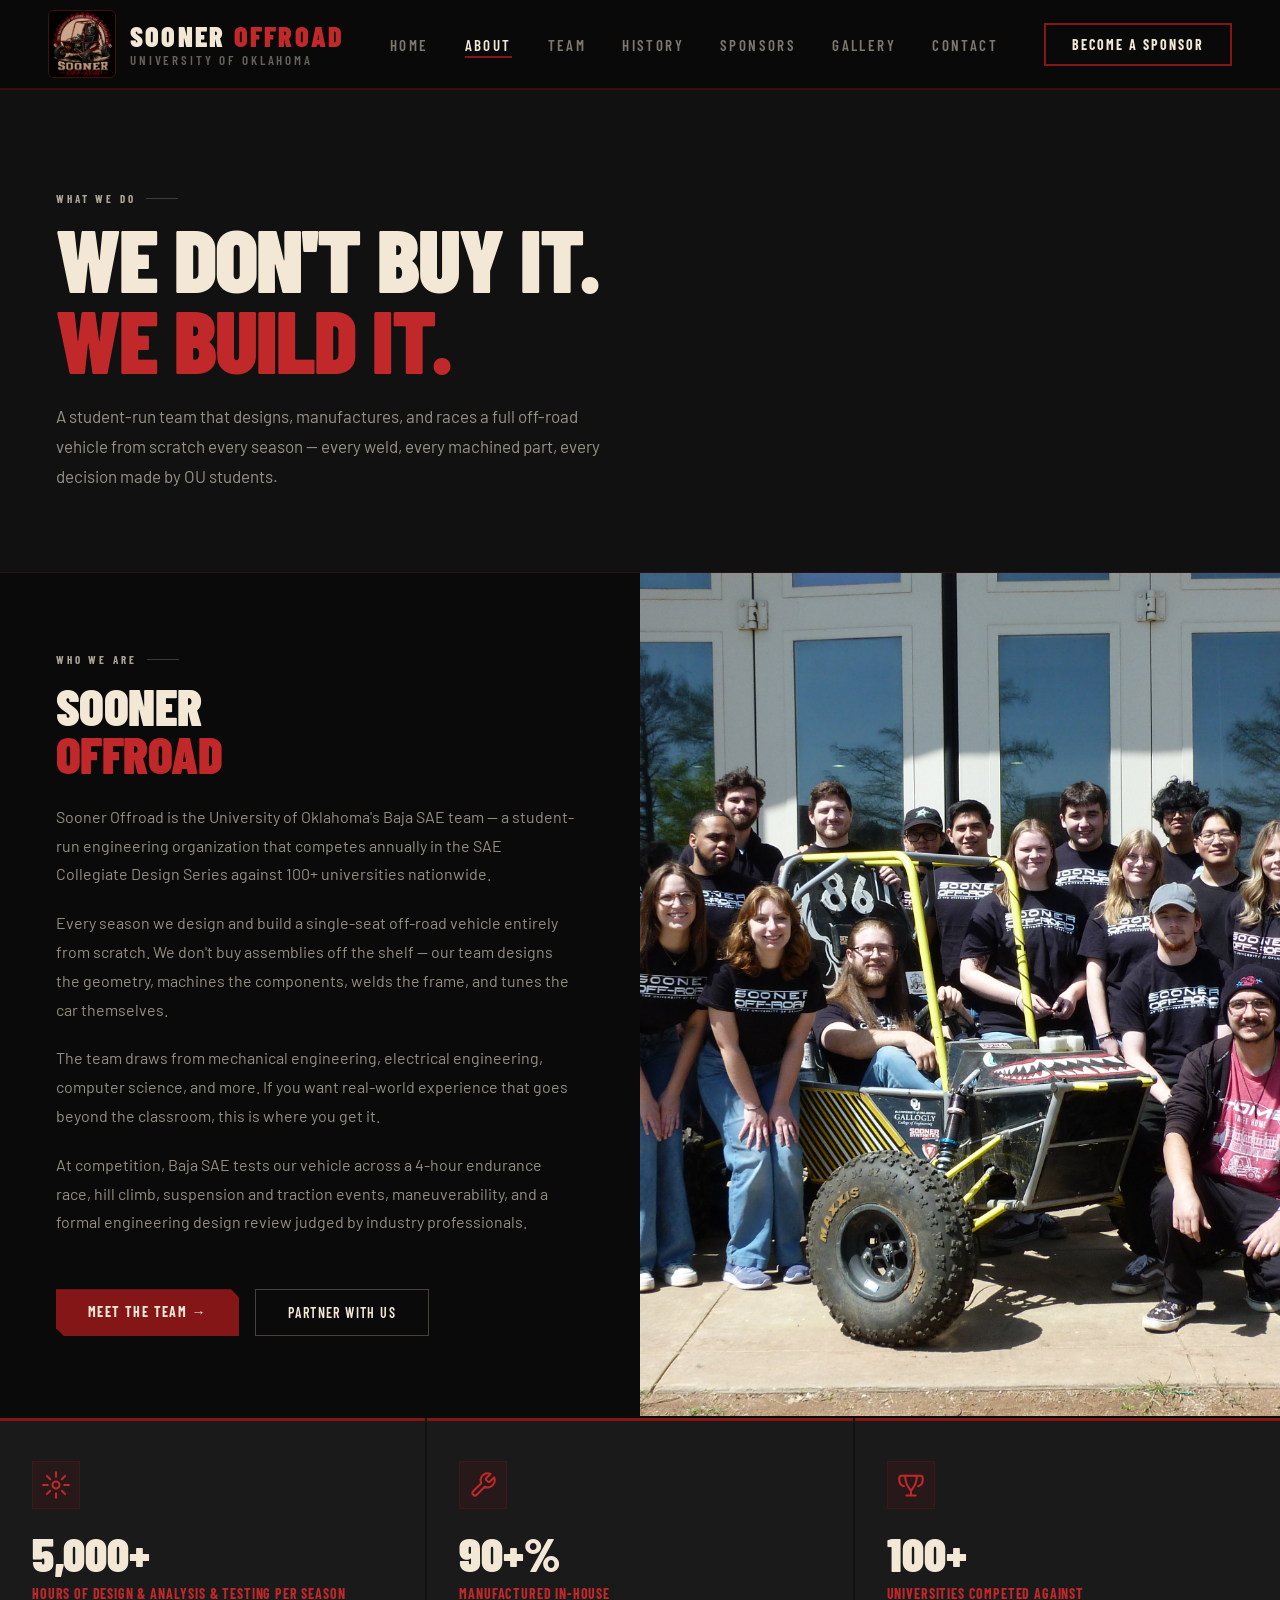
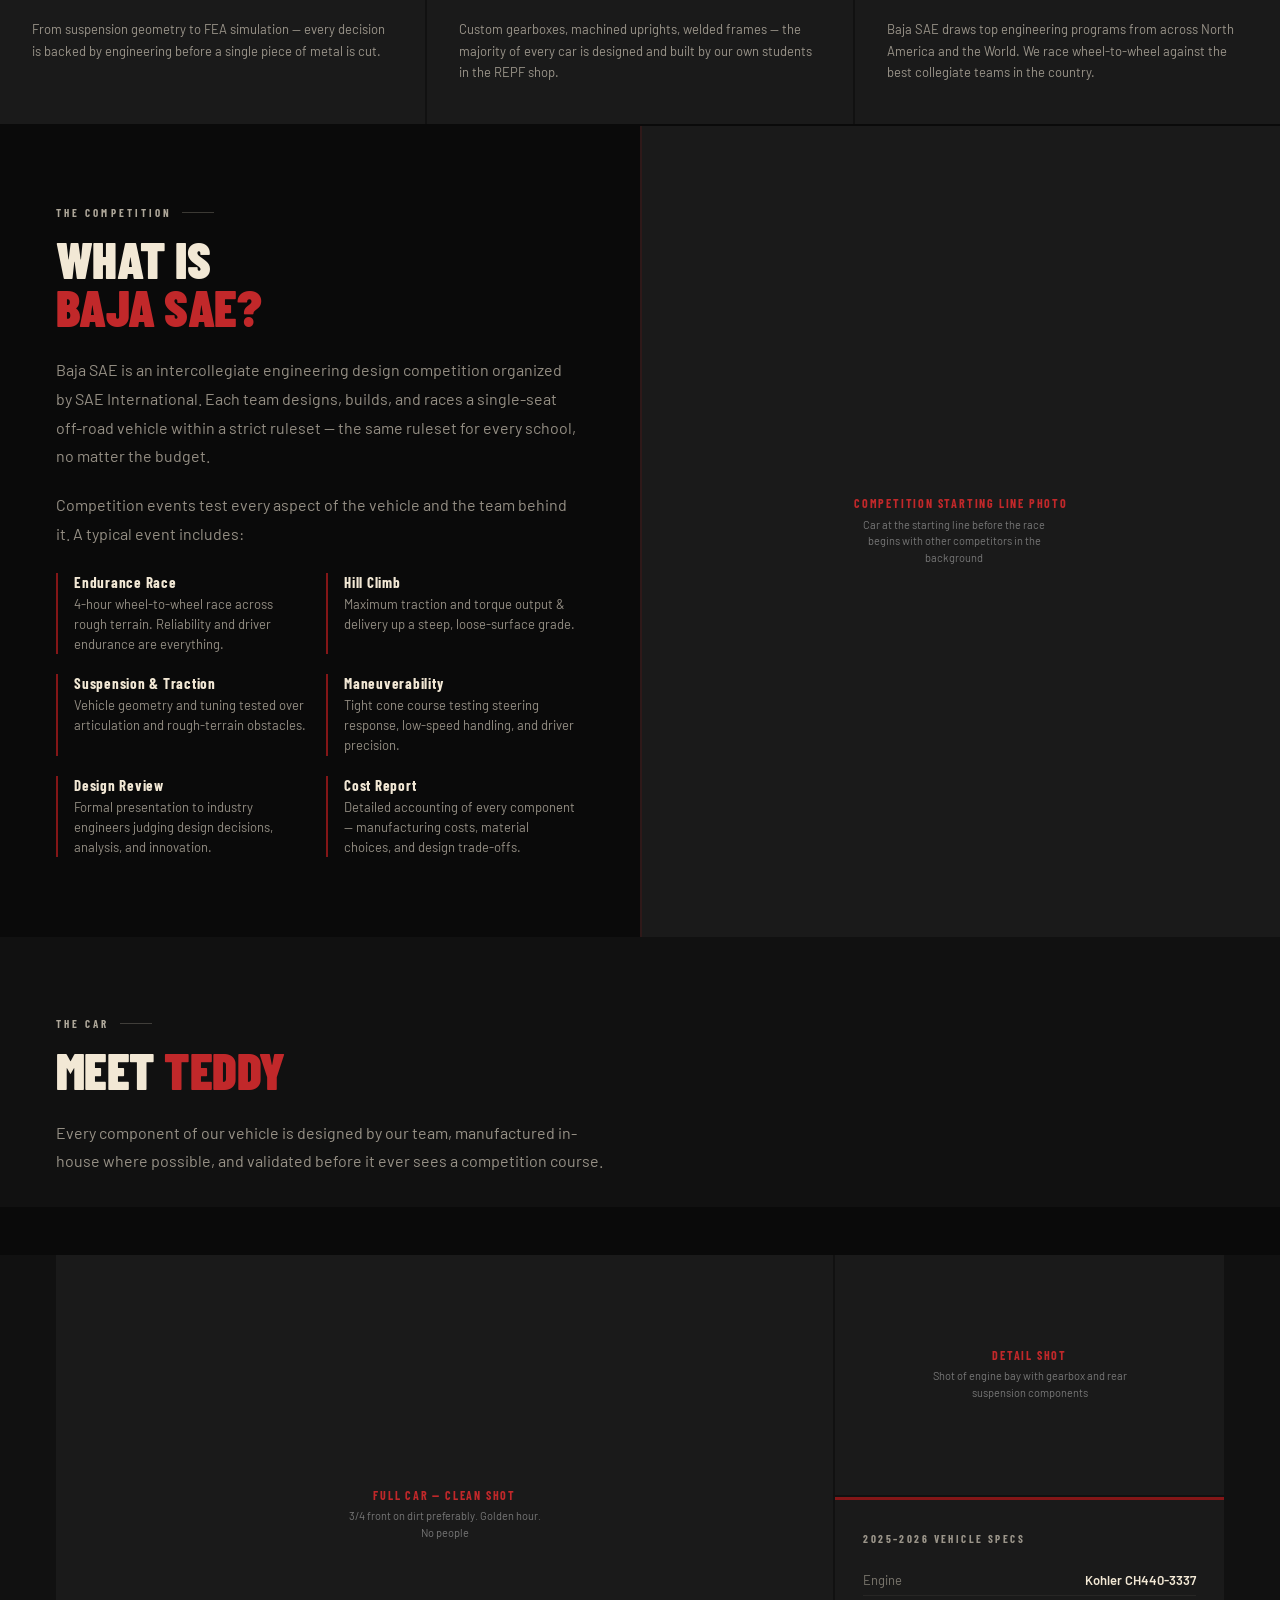
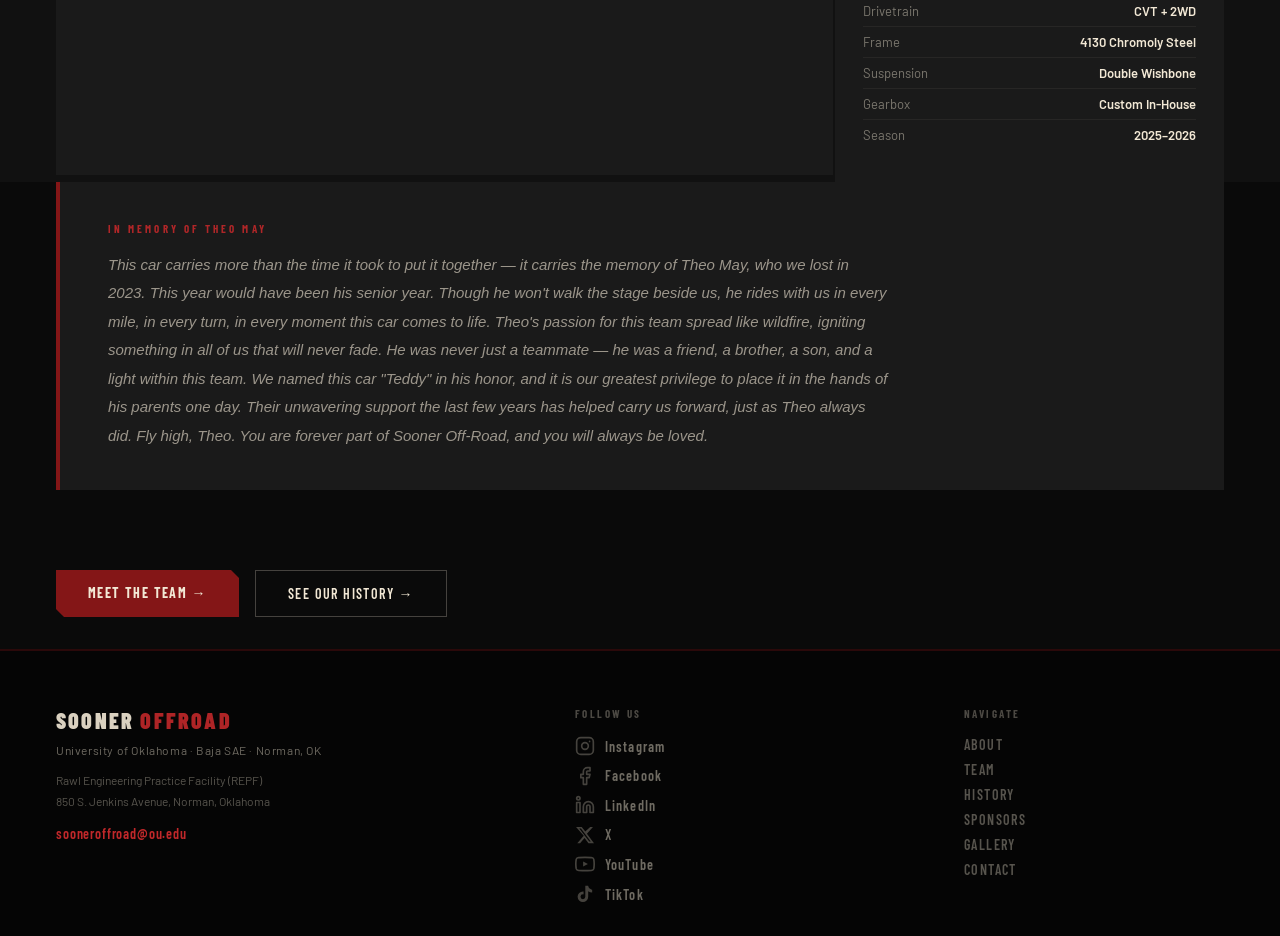
==== commit 7905870b: "update site" ====
--- a/about.html
+++ b/about.html
@@ -120,7 +120,7 @@
         </div>
         <div class="baja-event">
           <div class="baja-event-name">Hill Climb</div>
-          <div class="baja-event-desc">Maximum traction and torque output & delivery up a steep, loose-surface grade.</div>
+          <div class="baja-event-desc">Maximum traction and torque output &amp; delivery up a steep, loose-surface grade.</div>
         </div>
         <div class="baja-event">
           <div class="baja-event-name">Suspension &amp; Traction</div>
@@ -190,10 +190,19 @@
     </div>
   </div>
 
-  <div style="padding: 3rem 3.5rem 5rem; display:flex; gap:1rem; flex-wrap:wrap;">
+  <!-- TEDDY MEMORIAL -->
+  <div class="teddy-memorial">
+    <div class="teddy-memorial-inner">
+      <div class="teddy-memorial-mark">In Memory of Theo May</div>
+      <p class="teddy-memorial-text">This car carries more than the time it took to put it together — it carries the memory of Theo May, who we lost in 2023. This year would have been his senior year. Though he won't walk the stage beside us, he rides with us in every mile, in every turn, in every moment this car comes to life. Theo's passion for this team spread like wildfire, igniting something in all of us that will never fade. He was never just a teammate — he was a friend, a brother, a son, and a light within this team. We named this car "Teddy" in his honor, and it is our greatest privilege to place it in the hands of his parents one day. Their unwavering support the last few years has helped carry us forward, just as Theo always did. Fly high, Theo. You are forever part of Sooner Off-Road, and you will always be loved.</p>
+    </div>
+  </div>
+
+  <div style="padding: 3rem 3.5rem 2rem; display:flex; gap:1rem; flex-wrap:wrap;">
     <a class="btn-fill" href="team.html">Meet the Team →</a>
     <a class="btn-ghost" href="history.html">See Our History →</a>
   </div>
+
 
   <!-- FOOTER -->
   <footer>
@@ -231,7 +240,7 @@
           </svg>
           LinkedIn
         </a>
-        <a class="footer-social-link" href="https://x.com/SoonerOffroad" target="_blank" aria-label="X / Twitter">
+        <a class="footer-social-link" href="https://x.com/SoonerOffroad" target="_blank" aria-label="X">
           <svg width="20" height="20" viewBox="0 0 24 24" fill="currentColor" stroke="none">
             <path d="M18.244 2.25h3.308l-7.227 8.26 8.502 11.24H16.17l-4.714-6.231-5.401 6.231H2.747l7.73-8.835L1.254 2.25H8.08l4.253 5.622 5.911-5.622zm-1.161 17.52h1.833L7.084 4.126H5.117z"/>
           </svg>
--- a/css/style.css
+++ b/css/style.css
@@ -3038,4 +3038,338 @@
   .sponsor-tiers-columns {
     grid-template-columns: 1fr;
   }
+}
+
+/* ============================================
+   HISTORY PAGE
+   ============================================ */
+
+/* Era sections */
+.history-era {
+  display: grid;
+  grid-template-columns: 1fr 1fr;
+  background: var(--dark);
+}
+
+.history-era-alt {
+  background: var(--dark-2);
+}
+
+.history-era-text {
+  padding: 5rem 4rem 5rem 3.5rem;
+  display: flex;
+  flex-direction: column;
+  justify-content: center;
+}
+
+.history-era-alt .history-era-text {
+  padding: 5rem 3.5rem 5rem 4rem;
+}
+
+.history-era-text p {
+  font-size: 16px;
+  color: var(--text2);
+  line-height: 1.8;
+  margin-bottom: 1.25rem;
+}
+
+.history-era-photo {
+  min-height: 480px;
+}
+
+.history-era-photo .photo-slot {
+  height: 100%;
+  min-height: 480px;
+  border: none;
+  border-left: 2px solid rgba(132, 22, 23, 0.2);
+}
+
+.history-era-alt .history-era-photo .photo-slot {
+  border-left: none;
+  border-right: 2px solid rgba(132, 22, 23, 0.2);
+}
+
+.history-era-photo img {
+  width: 100%;
+  height: 100%;
+  object-fit: cover;
+}
+
+/* Season by season */
+.history-seasons {
+  background: var(--dark);
+  padding-bottom: 4rem;
+}
+
+.history-seasons-header {
+  padding: 5rem 3.5rem 3rem;
+}
+
+.history-season {
+  padding: 3rem 3.5rem;
+  border-top: 1px solid rgba(242, 232, 213, 0.06);
+  background: var(--dark);
+}
+
+.history-season-alt {
+  background: var(--dark-2);
+}
+
+.history-season-year {
+  margin-bottom: 1.5rem;
+  display: flex;
+  align-items: baseline;
+  gap: 1.25rem;
+}
+
+.history-season-label {
+  font-family: 'Barlow Condensed', sans-serif;
+  font-weight: 700;
+  font-size: 13px;
+  letter-spacing: 0.2em;
+  text-transform: uppercase;
+  color: rgba(242, 232, 213, 0.4);
+}
+
+.history-season-car {
+  font-family: 'Barlow Condensed', sans-serif;
+  font-weight: 900;
+  font-size: 28px;
+  color: var(--crimson-light);
+  letter-spacing: 0.04em;
+  line-height: 1;
+}
+
+.history-season-content {
+  display: grid;
+  grid-template-columns: 320px 1fr;
+  gap: 3rem;
+  align-items: start;
+}
+
+.history-season-photo .photo-slot {
+  border: none;
+  border-top: 3px solid var(--crimson);
+}
+
+.history-season-photo img {
+  width: 100%;
+  height: 220px;
+  object-fit: cover;
+  display: block;
+  border-top: 3px solid var(--crimson);
+}
+
+.history-season-details p {
+  font-size: 15px;
+  color: var(--text2);
+  line-height: 1.8;
+  margin-bottom: 1rem;
+}
+
+.history-season-results {
+  display: flex;
+  gap: 2rem;
+  flex-wrap: wrap;
+  margin-top: 1.5rem;
+  padding-top: 1.5rem;
+  border-top: 1px solid rgba(242, 232, 213, 0.07);
+}
+
+.history-result {
+  display: flex;
+  flex-direction: column;
+  gap: 3px;
+}
+
+.history-result-num {
+  font-family: 'Barlow Condensed', sans-serif;
+  font-weight: 900;
+  font-size: 36px;
+  color: var(--cream);
+  line-height: 1;
+}
+
+.history-result-label {
+  font-family: 'Barlow Condensed', sans-serif;
+  font-size: 12px;
+  font-weight: 600;
+  letter-spacing: 0.1em;
+  text-transform: uppercase;
+  color: rgba(242, 232, 213, 0.4);
+}
+
+.history-result-note .history-result-label {
+  font-size: 13px;
+  color: rgba(242, 232, 213, 0.3);
+  font-style: italic;
+  letter-spacing: 0.05em;
+  text-transform: none;
+}
+
+/* Car archive */
+.history-archive {
+  background: var(--dark-2);
+  padding: 5rem 3.5rem;
+  border-top: 1px solid rgba(132, 22, 23, 0.25);
+}
+
+.history-archive-header {
+  margin-bottom: 3rem;
+}
+
+.history-archive-header p {
+  font-size: 16px;
+  color: var(--text2);
+  line-height: 1.7;
+  max-width: 500px;
+  margin-top: 0.75rem;
+}
+
+.history-archive-grid {
+  display: grid;
+  grid-template-columns: repeat(4, 1fr);
+  gap: 2px;
+}
+
+.history-archive-card {
+  background: var(--dark-3);
+  overflow: hidden;
+}
+
+.history-archive-photo .photo-slot {
+  border: none;
+  min-height: 200px;
+}
+
+.history-archive-photo img {
+  width: 100%;
+  height: 200px;
+  object-fit: cover;
+  display: block;
+}
+
+.history-archive-info {
+  padding: 1.25rem 1.25rem 1.5rem;
+  border-top: 3px solid var(--crimson);
+}
+
+.history-archive-car-name {
+  font-family: 'Barlow Condensed', sans-serif;
+  font-weight: 900;
+  font-size: 24px;
+  color: var(--crimson-light);
+  letter-spacing: 0.04em;
+  margin-bottom: 2px;
+}
+
+.history-archive-season {
+  font-family: 'Barlow Condensed', sans-serif;
+  font-size: 12px;
+  font-weight: 700;
+  letter-spacing: 0.18em;
+  text-transform: uppercase;
+  color: rgba(242, 232, 213, 0.4);
+  margin-bottom: 0.5rem;
+}
+
+.history-archive-note {
+  font-size: 12px;
+  color: var(--text2);
+  line-height: 1.5;
+}
+
+/* ============================================
+   HISTORY RESPONSIVE
+   ============================================ */
+@media (max-width: 900px) {
+  .history-era {
+    grid-template-columns: 1fr;
+  }
+
+  .history-era-alt .history-era-photo {
+    order: -1;
+  }
+
+  .history-era-text,
+  .history-era-alt .history-era-text {
+    padding: 3rem 1.5rem;
+  }
+
+  .history-era-photo {
+    min-height: 300px;
+  }
+
+  .history-era-photo .photo-slot,
+  .history-era-alt .history-era-photo .photo-slot {
+    min-height: 300px;
+    border: none;
+    border-top: 2px solid rgba(132, 22, 23, 0.2);
+  }
+
+  .history-seasons-header {
+    padding: 3rem 1.5rem 2rem;
+  }
+
+  .history-season {
+    padding: 2.5rem 1.5rem;
+  }
+
+  .history-season-content {
+    grid-template-columns: 1fr;
+    gap: 1.5rem;
+  }
+
+  .history-archive {
+    padding: 3rem 1.5rem;
+  }
+
+  .history-archive-grid {
+    grid-template-columns: repeat(2, 1fr);
+  }
+}
+
+@media (max-width: 600px) {
+  .history-archive-grid {
+    grid-template-columns: 1fr;
+  }
+}
+
+/* ============================================
+   TEDDY MEMORIAL
+   ============================================ */
+.teddy-memorial {
+  background: var(--dark-3);
+  border-left: 4px solid var(--crimson);
+  margin: 0 3.5rem 2rem;
+  padding: 2.5rem 3rem;
+}
+
+.teddy-memorial-inner {
+  max-width: 780px;
+}
+
+.teddy-memorial-mark {
+  font-family: 'Barlow Condensed', sans-serif;
+  font-size: 11px;
+  font-weight: 700;
+  letter-spacing: 0.28em;
+  text-transform: uppercase;
+  color: var(--crimson-light);
+  margin-bottom: 1rem;
+  opacity: 0.9;
+}
+
+.teddy-memorial-text {
+  font-size: 15px;
+  color: var(--text2);
+  line-height: 1.9;
+  font-style: italic;
+}
+
+@media (max-width: 900px) {
+  .teddy-memorial {
+    margin: 0 1.5rem 1.5rem;
+    padding: 2rem 1.5rem;
+  }
 }
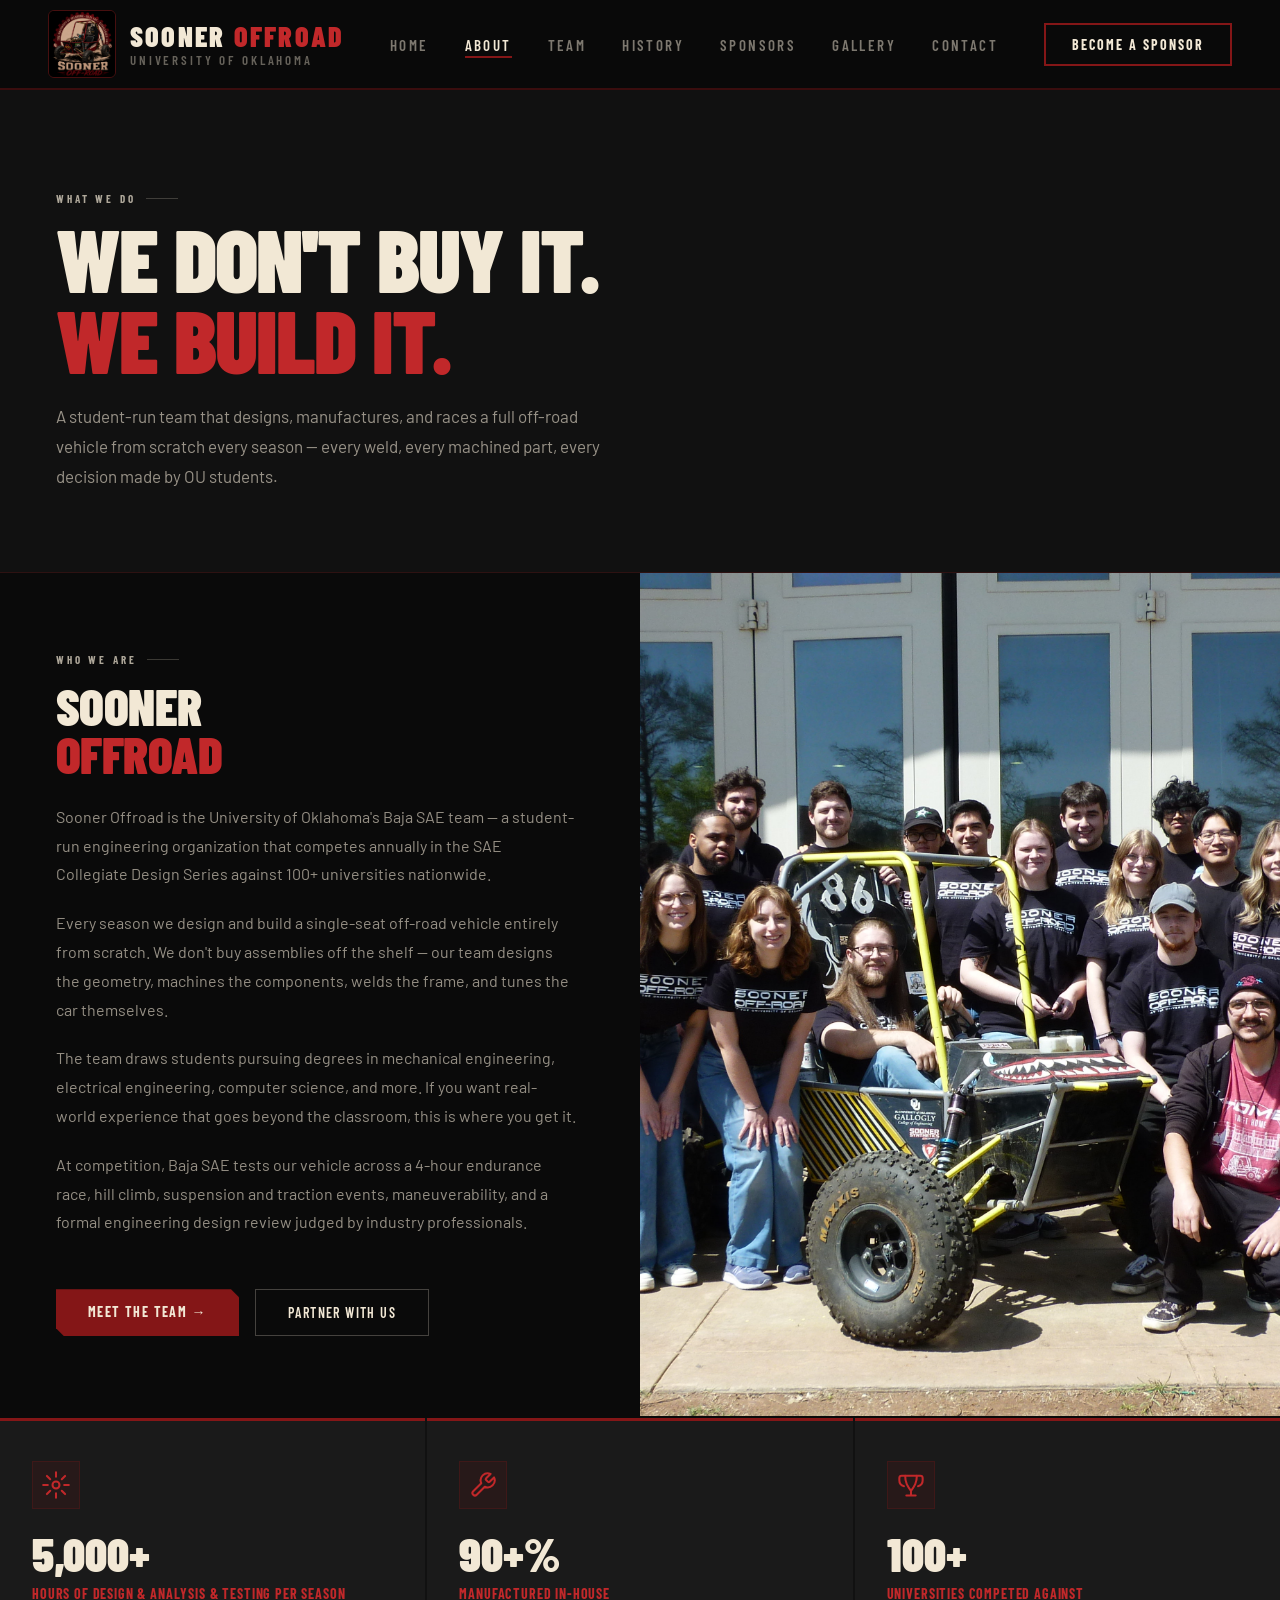
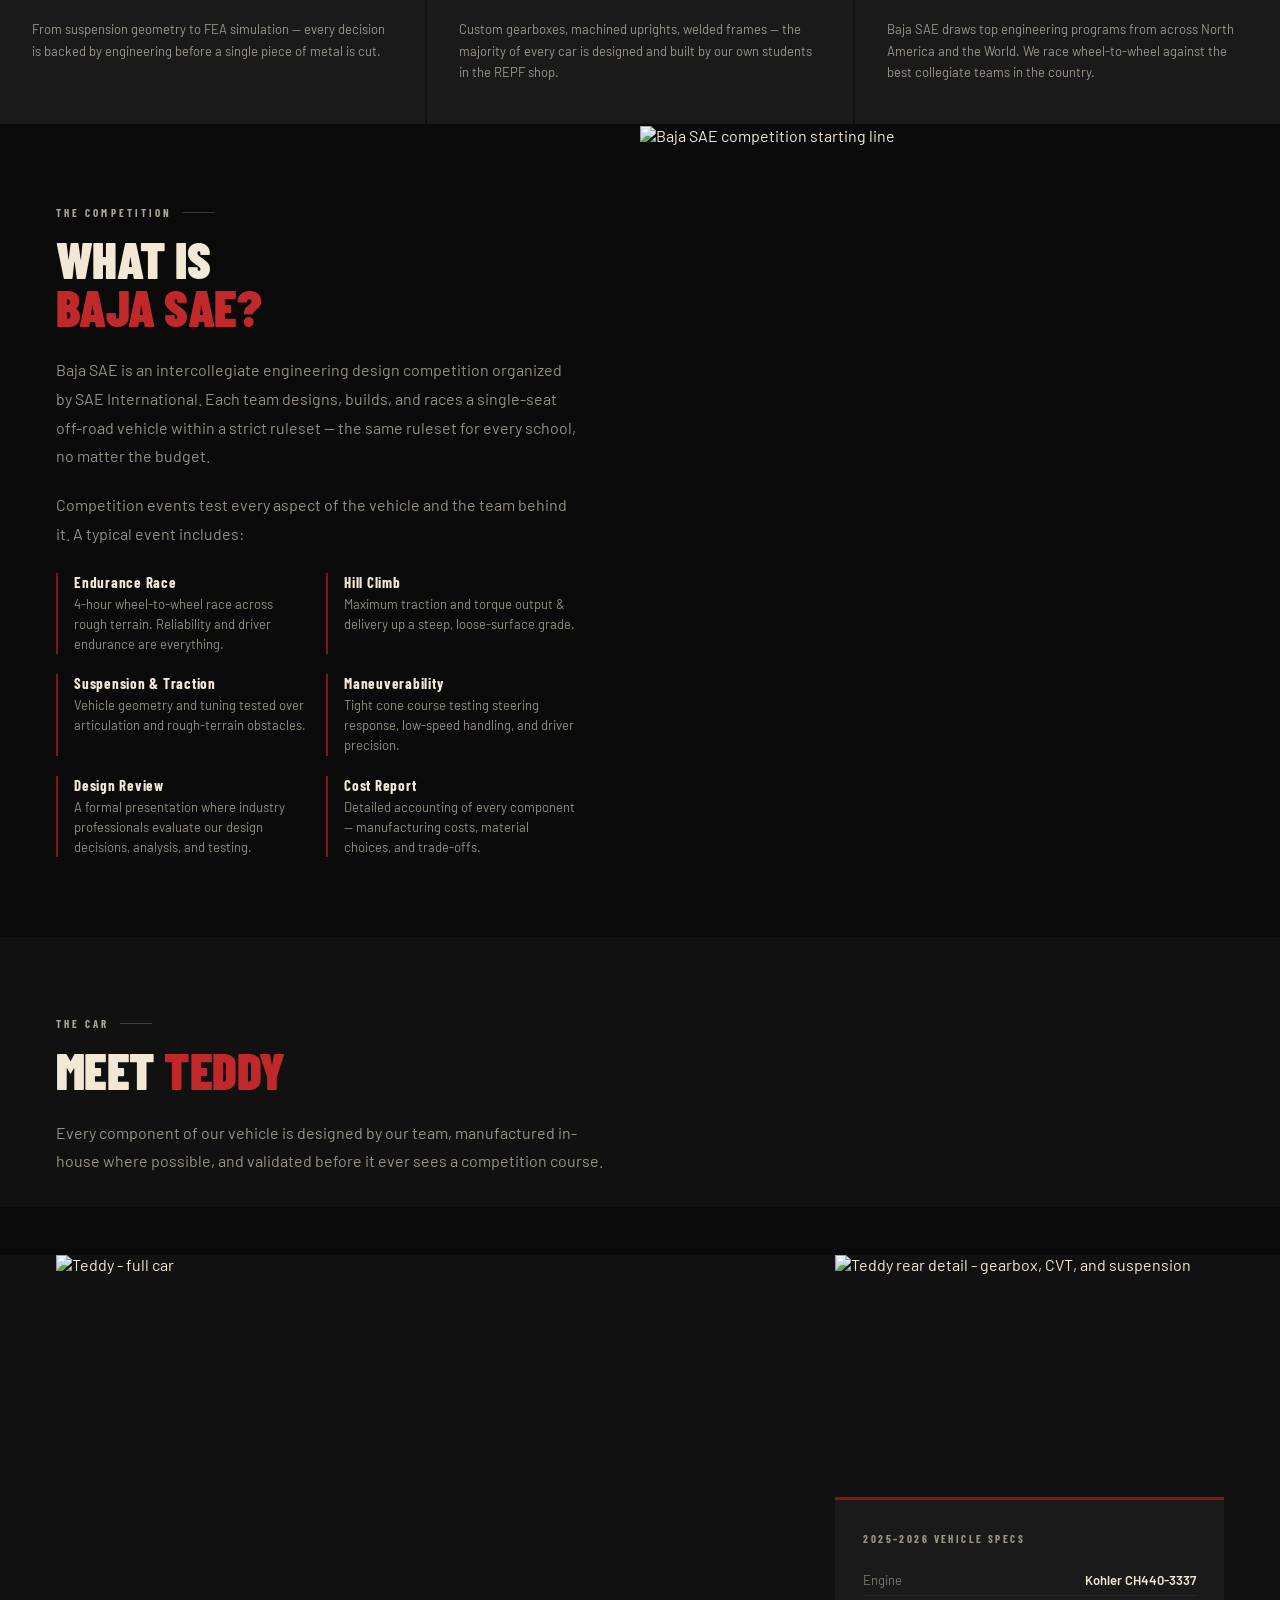
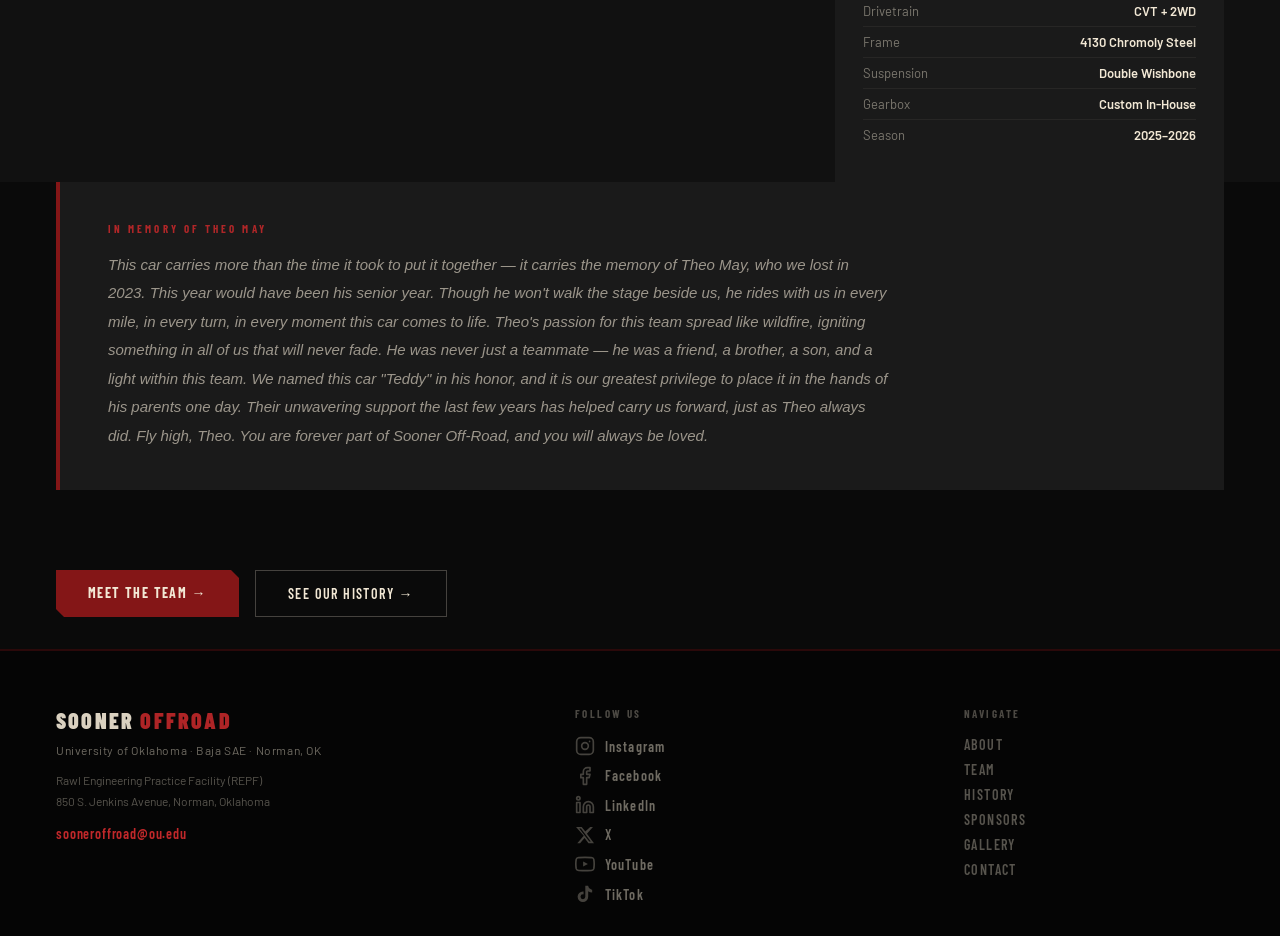
==== commit cbb2c621: "Add files via upload" ====
--- a/about.html
+++ b/about.html
@@ -56,7 +56,7 @@
       <h2 class="section-h">SOONER<br><em>OFFROAD</em></h2>
       <p>Sooner Offroad is the University of Oklahoma's Baja SAE team — a student-run engineering organization that competes annually in the SAE Collegiate Design Series against 100+ universities nationwide.</p>
       <p>Every season we design and build a single-seat off-road vehicle entirely from scratch. We don't buy assemblies off the shelf — our team designs the geometry, machines the components, welds the frame, and tunes the car themselves.</p>
-      <p>The team draws from mechanical engineering, electrical engineering, computer science, and more. If you want real-world experience that goes beyond the classroom, this is where you get it.</p>
+      <p>The team draws students pursuing degrees in mechanical engineering, electrical engineering, computer science, and more. If you want real-world experience that goes beyond the classroom, this is where you get it.</p>
       <p>At competition, Baja SAE tests our vehicle across a 4-hour endurance race, hill climb, suspension and traction events, maneuverability, and a formal engineering design review judged by industry professionals.</p>
       <div style="margin-top:2rem; display:flex; gap:1rem; flex-wrap:wrap;">
         <a class="btn-fill" href="team.html">Meet the Team →</a>
@@ -132,22 +132,16 @@
         </div>
         <div class="baja-event">
           <div class="baja-event-name">Design Review</div>
-          <div class="baja-event-desc">Formal presentation to industry engineers judging design decisions, analysis, and innovation.</div>
+          <div class="baja-event-desc">A formal presentation where industry professionals evaluate our design decisions, analysis, and testing.</div>
         </div>
         <div class="baja-event">
           <div class="baja-event-name">Cost Report</div>
-          <div class="baja-event-desc">Detailed accounting of every component — manufacturing costs, material choices, and design trade-offs.</div>
+          <div class="baja-event-desc">Detailed accounting of every component — manufacturing costs, material choices, and trade-offs.</div>
         </div>
       </div>
     </div>
     <div class="about-baja-photo">
-      <!-- <img src="images/hero/Teddy_Downhill_Action.JPG" alt="Baja SAE competition"> -->
-      <div class="photo-slot">
-        <div class="photo-slot-inner">
-          <div class="photo-slot-label">Competition Starting Line Photo</div>
-          <div class="photo-slot-hint">Car at the starting line before the race begins with other competitors in the background</div>
-        </div>
-      </div>
+      <img src="images/About/Starting_Line.jpg" alt="Baja SAE competition starting line">
     </div>
   </div>
 
@@ -160,23 +154,11 @@
 
   <div class="vehicle-layout">
     <div class="vehicle-hero-photo">
-      <!-- <img src="images/car/car-hero.jpg" alt="Sooner Offroad vehicle"> -->
-      <div class="photo-slot">
-        <div class="photo-slot-inner">
-          <div class="photo-slot-label">Full Car — Clean Shot</div>
-          <div class="photo-slot-hint">3/4 front on dirt preferably. Golden hour. No people</div>
-        </div>
-      </div>
+      <img src="images/About/Main_Shot_Teddy.jpg" alt="Teddy - full car">
     </div>
     <div class="vehicle-side">
       <div class="vehicle-detail-photo">
-        <!-- <img src="images/gallery/Hub_Static_machine.jpg" alt="Machined hub detail"> -->
-        <div class="photo-slot">
-          <div class="photo-slot-inner">
-            <div class="photo-slot-label">Detail Shot</div>
-            <div class="photo-slot-hint">Shot of engine bay with gearbox and rear suspension components</div>
-          </div>
-        </div>
+        <img src="images/About/Detail_Shot.jpg" alt="Teddy rear detail - gearbox, CVT, and suspension">
       </div>
       <div class="vehicle-specs">
         <div class="spec-title">2025–2026 Vehicle Specs</div>
